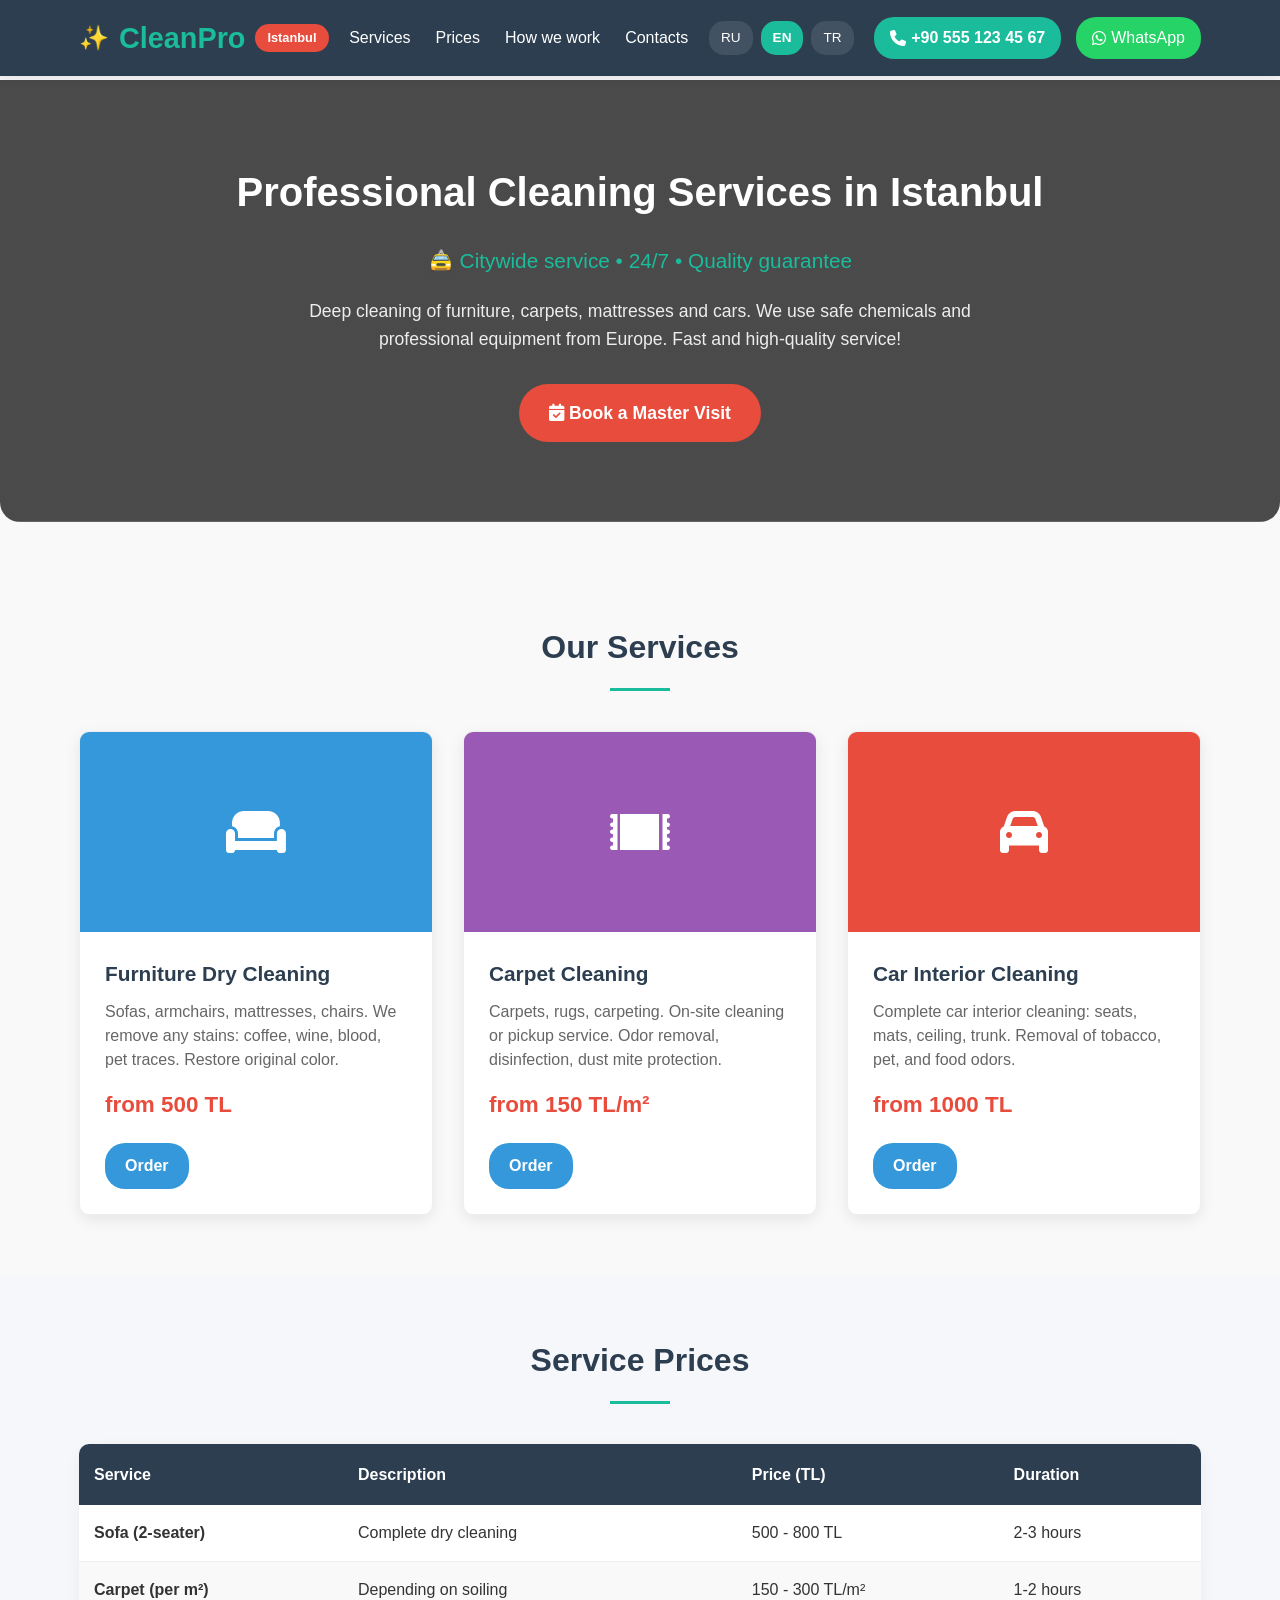
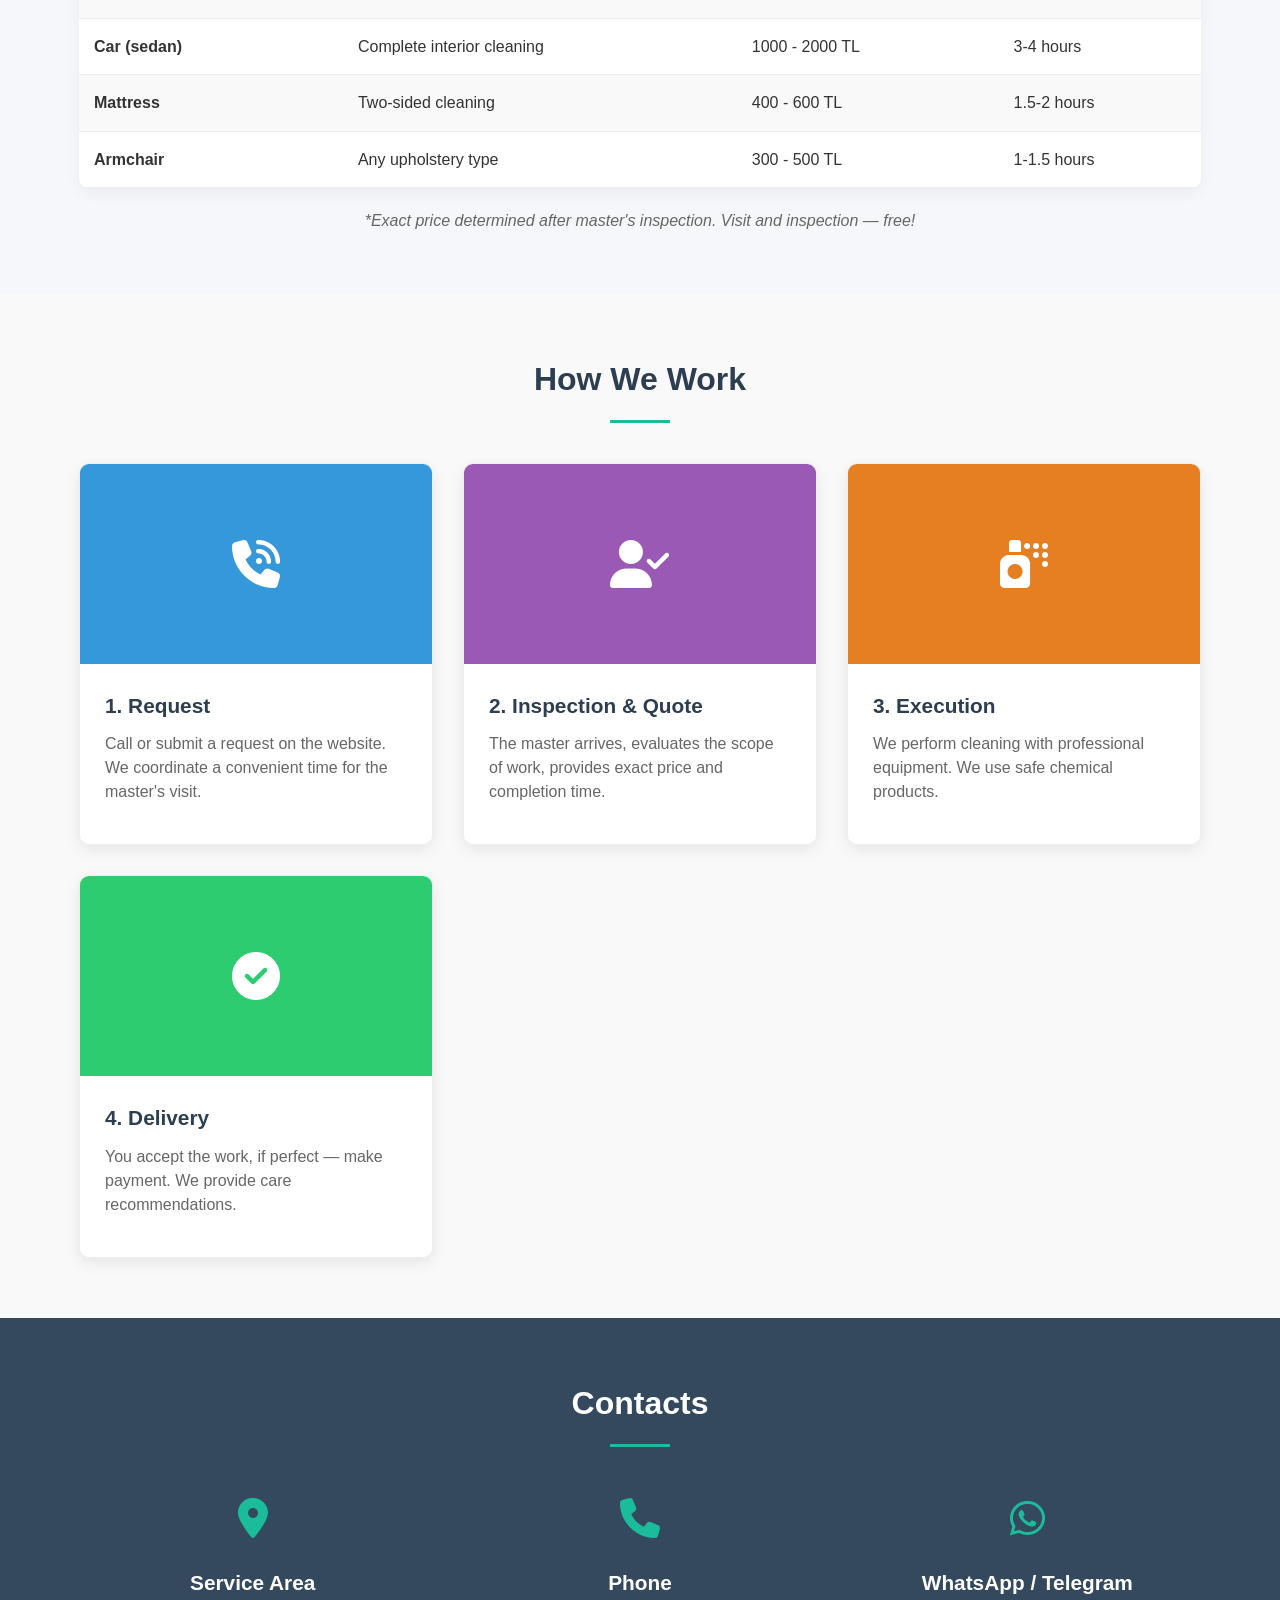
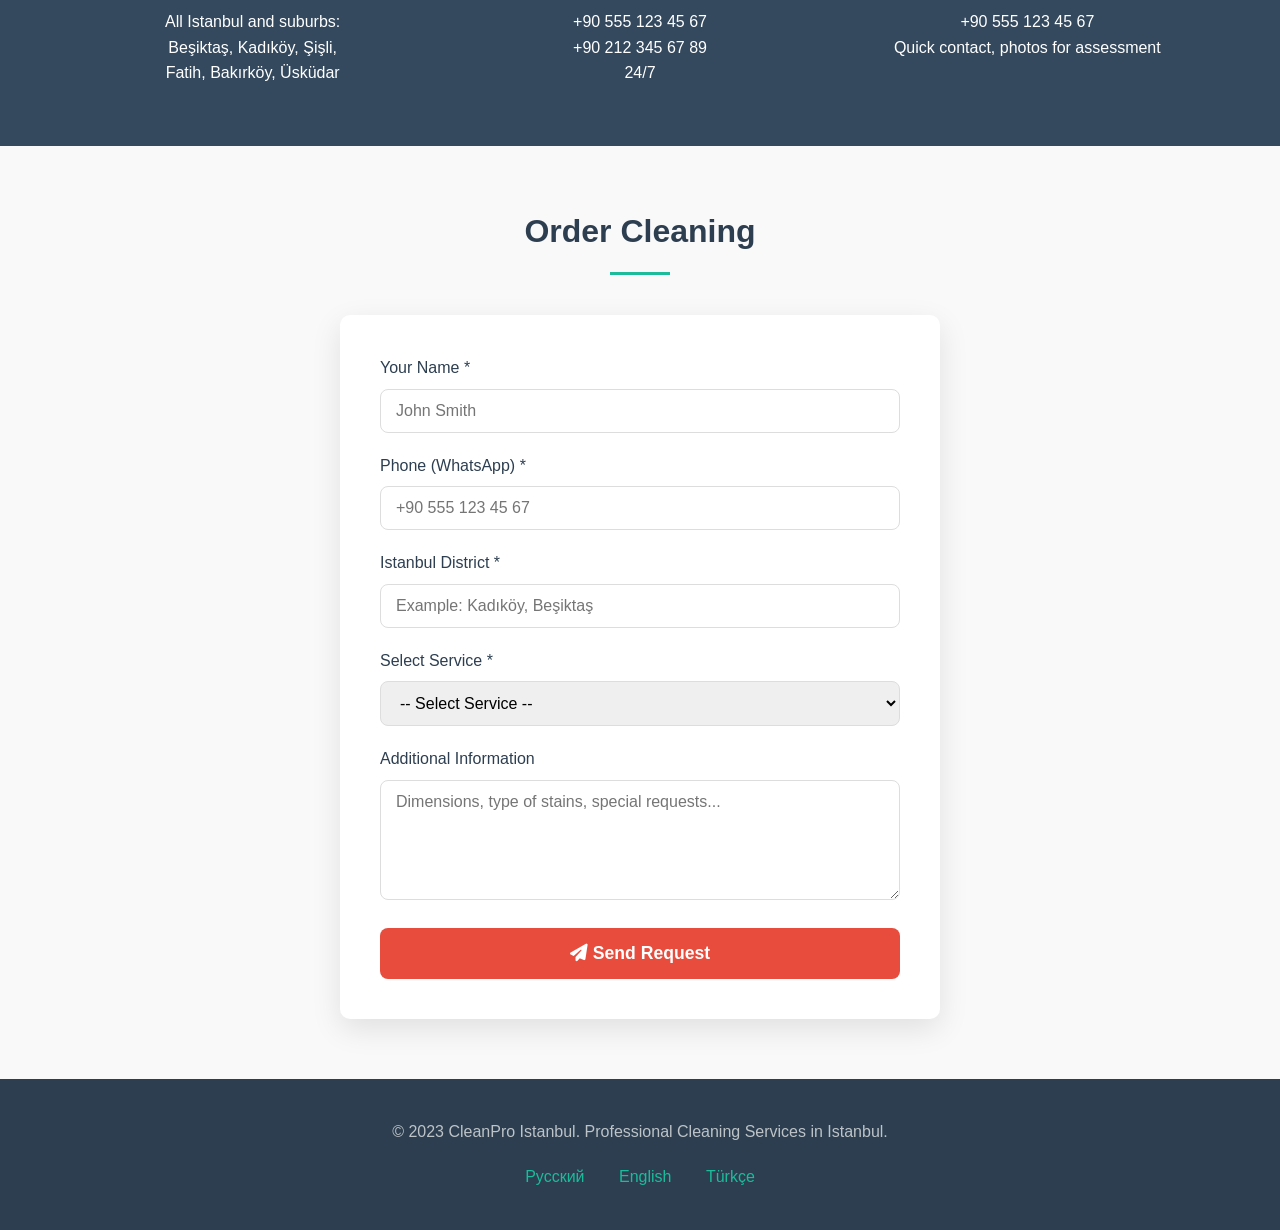
==== en/index.html @ 0ecb2992 "Add files via upload" ====
<!DOCTYPE html>
<html lang="en">
<head>
    <meta charset="UTF-8">
    <meta name="viewport" content="width=device-width, initial-scale=1.0">
    <title>CleanPro Istanbul | Professional Cleaning Services in Istanbul</title>
    <link rel="stylesheet" href="../assets/css/style.css">
    <link rel="stylesheet" href="https://cdnjs.cloudflare.com/ajax/libs/font-awesome/6.4.0/css/all.min.css">
</head>
<body>
    <!-- HEADER -->
    <header class="site-header">
        <div class="container">
            <div class="header-content">
                <!-- Logo and City -->
                <div class="logo">
                    <span class="logo-icon">✨</span>
                    CleanPro
                    <span class="city-tag">Istanbul</span>
                </div>
                
                <!-- Main Navigation -->
                <nav class="main-nav">
                    <a href="#services" class="nav-link">Services</a>
                    <a href="#prices" class="nav-link">Prices</a>
                    <a href="#process" class="nav-link">How we work</a>
                    <a href="#contacts" class="nav-link">Contacts</a>
                </nav>
                
                <!-- Language Switcher -->
                <div class="lang-switcher">
                    <a href="../ru/" class="lang-btn">RU</a>
                    <a href="../en/" class="lang-btn active">EN</a>
                    <a href="../tr/" class="lang-btn">TR</a>
                </div>
                
                <!-- Contacts -->
                <div class="header-contacts">
                    <a href="tel:+905551234567" class="phone-link">
                        <i class="fas fa-phone"></i> +90 555 123 45 67
                    </a>
                    <a href="https://wa.me/905551234567" class="whatsapp-link" target="_blank">
                        <i class="fab fa-whatsapp"></i> WhatsApp
                    </a>
                </div>
            </div>
        </div>
    </header>

    <!-- MAIN CONTENT -->
    <main class="main-content">
        <!-- HERO SECTION -->
        <section class="hero-section">
            <div class="container">
                <h1 class="hero-title">Professional Cleaning Services in Istanbul</h1>
                <p class="hero-subtitle">🚖 Citywide service • 24/7 • Quality guarantee</p>
                <p class="hero-description">
                    Deep cleaning of furniture, carpets, mattresses and cars. We use safe chemicals and professional equipment from Europe. Fast and high-quality service!
                </p>
                <a href="#order" class="primary-button">
                    <i class="fas fa-calendar-check"></i> Book a Master Visit
                </a>
            </div>
        </section>

        <!-- SERVICES -->
        <section id="services" class="section">
            <div class="container">
                <h2 class="section-title">Our Services</h2>
                <div class="services-grid">
                    <!-- Service 1 -->
                    <div class="service-card">
                        <div class="service-image" style="background: #3498db;">
                            <i class="fas fa-couch"></i>
                        </div>
                        <div class="service-content">
                            <h3 class="service-name">Furniture Dry Cleaning</h3>
                            <p class="service-description">
                                Sofas, armchairs, mattresses, chairs. We remove any stains: coffee, wine, blood, pet traces. Restore original color.
                            </p>
                            <div class="service-price">from 500 TL</div>
                            <a href="#order" class="order-button">Order</a>
                        </div>
                    </div>
                    
                    <!-- Service 2 -->
                    <div class="service-card">
                        <div class="service-image" style="background: #9b59b6;">
                            <i class="fas fa-rug"></i>
                        </div>
                        <div class="service-content">
                            <h3 class="service-name">Carpet Cleaning</h3>
                            <p class="service-description">
                                Carpets, rugs, carpeting. On-site cleaning or pickup service. Odor removal, disinfection, dust mite protection.
                            </p>
                            <div class="service-price">from 150 TL/m²</div>
                            <a href="#order" class="order-button">Order</a>
                        </div>
                    </div>
                    
                    <!-- Service 3 -->
                    <div class="service-card">
                        <div class="service-image" style="background: #e74c3c;">
                            <i class="fas fa-car"></i>
                        </div>
                        <div class="service-content">
                            <h3 class="service-name">Car Interior Cleaning</h3>
                            <p class="service-description">
                                Complete car interior cleaning: seats, mats, ceiling, trunk. Removal of tobacco, pet, and food odors.
                            </p>
                            <div class="service-price">from 1000 TL</div>
                            <a href="#order" class="order-button">Order</a>
                        </div>
                    </div>
                </div>
            </div>
        </section>

        <!-- PRICES -->
        <section id="prices" class="section prices-section">
            <div class="container">
                <h2 class="section-title">Service Prices</h2>
                <table class="prices-table">
                    <thead>
                        <tr>
                            <th>Service</th>
                            <th>Description</th>
                            <th>Price (TL)</th>
                            <th>Duration</th>
                        </tr>
                    </thead>
                    <tbody>
                        <tr>
                            <td><strong>Sofa (2-seater)</strong></td>
                            <td>Complete dry cleaning</td>
                            <td>500 - 800 TL</td>
                            <td>2-3 hours</td>
                        </tr>
                        <tr>
                            <td><strong>Carpet (per m²)</strong></td>
                            <td>Depending on soiling</td>
                            <td>150 - 300 TL/m²</td>
                            <td>1-2 hours</td>
                        </tr>
                        <tr>
                            <td><strong>Car (sedan)</strong></td>
                            <td>Complete interior cleaning</td>
                            <td>1000 - 2000 TL</td>
                            <td>3-4 hours</td>
                        </tr>
                        <tr>
                            <td><strong>Mattress</strong></td>
                            <td>Two-sided cleaning</td>
                            <td>400 - 600 TL</td>
                            <td>1.5-2 hours</td>
                        </tr>
                        <tr>
                            <td><strong>Armchair</strong></td>
                            <td>Any upholstery type</td>
                            <td>300 - 500 TL</td>
                            <td>1-1.5 hours</td>
                        </tr>
                    </tbody>
                </table>
                <p style="text-align: center; margin-top: 20px; color: #666; font-style: italic;">
                    *Exact price determined after master's inspection. Visit and inspection — free!
                </p>
            </div>
        </section>

        <!-- HOW WE WORK -->
        <section id="process" class="section">
            <div class="container">
                <h2 class="section-title">How We Work</h2>
                <div class="services-grid">
                    <!-- Step 1 -->
                    <div class="service-card">
                        <div class="service-image" style="background: #3498db;">
                            <i class="fas fa-phone-volume"></i>
                        </div>
                        <div class="service-content">
                            <h3 class="service-name">1. Request</h3>
                            <p class="service-description">
                                Call or submit a request on the website. We coordinate a convenient time for the master's visit.
                            </p>
                        </div>
                    </div>
                    
                    <!-- Step 2 -->
                    <div class="service-card">
                        <div class="service-image" style="background: #9b59b6;">
                            <i class="fas fa-user-check"></i>
                        </div>
                        <div class="service-content">
                            <h3 class="service-name">2. Inspection & Quote</h3>
                            <p class="service-description">
                                The master arrives, evaluates the scope of work, provides exact price and completion time.
                            </p>
                        </div>
                    </div>
                    
                    <!-- Step 3 -->
                    <div class="service-card">
                        <div class="service-image" style="background: #e67e22;">
                            <i class="fas fa-spray-can"></i>
                        </div>
                        <div class="service-content">
                            <h3 class="service-name">3. Execution</h3>
                            <p class="service-description">
                                We perform cleaning with professional equipment. We use safe chemical products.
                            </p>
                        </div>
                    </div>
                    
                    <!-- Step 4 -->
                    <div class="service-card">
                        <div class="service-image" style="background: #2ecc71;">
                            <i class="fas fa-check-circle"></i>
                        </div>
                        <div class="service-content">
                            <h3 class="service-name">4. Delivery</h3>
                            <p class="service-description">
                                You accept the work, if perfect — make payment. We provide care recommendations.
                            </p>
                        </div>
                    </div>
                </div>
            </div>
        </section>

        <!-- CONTACTS -->
        <section id="contacts" class="section contacts-section">
            <div class="container">
                <h2 class="section-title" style="color: white;">Contacts</h2>
                <div class="contacts-grid">
                    <!-- Contact 1 -->
                    <div class="contact-item">
                        <div class="contact-icon">
                            <i class="fas fa-map-marker-alt"></i>
                        </div>
                        <h3>Service Area</h3>
                        <p>All Istanbul and suburbs:<br>
                        Beşiktaş, Kadıköy, Şişli,<br>
                        Fatih, Bakırköy, Üsküdar</p>
                    </div>
                    
                    <!-- Contact 2 -->
                    <div class="contact-item">
                        <div class="contact-icon">
                            <i class="fas fa-phone"></i>
                        </div>
                        <h3>Phone</h3>
                        <p>+90 555 123 45 67</p>
                        <p>+90 212 345 67 89</p>
                        <p>24/7</p>
                    </div>
                    
                    <!-- Contact 3 -->
                    <div class="contact-item">
                        <div class="contact-icon">
                            <i class="fab fa-whatsapp"></i>
                        </div>
                        <h3>WhatsApp / Telegram</h3>
                        <p>+90 555 123 45 67</p>
                        <p>Quick contact, photos for assessment</p>
                    </div>
                </div>
            </div>
        </section>

        <!-- ORDER FORM -->
        <section id="order" class="section">
            <div class="container">
                <h2 class="section-title">Order Cleaning</h2>
                <form class="order-form">
                    <div class="form-group">
                        <label for="name">Your Name *</label>
                        <input type="text" id="name" class="form-input" placeholder="John Smith" required>
                    </div>
                    
                    <div class="form-group">
                        <label for="phone">Phone (WhatsApp) *</label>
                        <input type="tel" id="phone" class="form-input" placeholder="+90 555 123 45 67" required>
                    </div>
                    
                    <div class="form-group">
                        <label for="district">Istanbul District *</label>
                        <input type="text" id="district" class="form-input" placeholder="Example: Kadıköy, Beşiktaş" required>
                    </div>
                    
                    <div class="form-group">
                        <label for="service">Select Service *</label>
                        <select id="service" class="form-input" required>
                            <option value="">-- Select Service --</option>
                            <option>Sofa/Armchair Dry Cleaning</option>
                            <option>Carpet Cleaning</option>
                            <option>Car Interior Cleaning</option>
                            <option>Mattress Cleaning</option>
                            <option>Complex Cleaning</option>
                        </select>
                    </div>
                    
                    <div class="form-group">
                        <label for="message">Additional Information</label>
                        <textarea id="message" class="form-input" placeholder="Dimensions, type of stains, special requests..."></textarea>
                    </div>
                    
                    <button type="submit" class="submit-button">
                        <i class="fas fa-paper-plane"></i> Send Request
                    </button>
                </form>
            </div>
        </section>
    </main>

    <!-- FOOTER -->
    <footer class="site-footer">
        <div class="container">
            <p>© 2023 CleanPro Istanbul. Professional Cleaning Services in Istanbul.</p>
            <div class="footer-links">
                <a href="../ru/" class="footer-link">Русский</a>
                <a href="../en/" class="footer-link">English</a>
                <a href="../tr/" class="footer-link">Türkçe</a>
            </div>
        </div>
    </footer>

    <!-- JavaScript -->
    <script src="../assets/js/script.js"></script>
    <script>
        // Simple form handling
        document.querySelector('.order-form').addEventListener('submit', function(e) {
            e.preventDefault();
            alert('Thank you! Your request has been sent. We will contact you within 30 minutes.');
            this.reset();
        });
        
        // Smooth scrolling to anchors
        document.querySelectorAll('a[href^="#"]').forEach(anchor => {
            anchor.addEventListener('click', function(e) {
                if(this.getAttribute('href') !== '#') {
                    e.preventDefault();
                    const target = document.querySelector(this.getAttribute('href'));
                    if(target) {
                        target.scrollIntoView({
                            behavior: 'smooth',
                            block: 'start'
                        });
                    }
                }
            });
        });
    </script>
</body>
</html>
---- assets/css/style.css ----
/* ОБЩИЕ СТИЛИ ДЛЯ ВСЕХ ВЕРСИЙ САЙТА */

/* 1. Сброс стандартных отступов */
* {
    margin: 0;
    padding: 0;
    box-sizing: border-box;
    font-family: 'Segoe UI', Tahoma, Geneva, Verdana, sans-serif;
}

/* 2. Тело сайта */
body {
    line-height: 1.6;
    color: #333;
    background-color: #f9f9f9;
}

/* 3. Контейнер для центрирования контента */
.container {
    width: 90%;
    max-width: 1200px;
    margin: 0 auto;
    padding: 0 15px;
}

/* 4. ШАПКА САЙТА (header) */
.site-header {
    background-color: #2c3e50;
    color: white;
    padding: 15px 0;
    position: fixed;
    top: 0;
    width: 100%;
    z-index: 1000;
    box-shadow: 0 2px 10px rgba(0,0,0,0.1);
}

.header-content {
    display: flex;
    justify-content: space-between;
    align-items: center;
}

/* Логотип */
.logo {
    font-size: 1.8rem;
    font-weight: bold;
    color: #1abc9c;
    display: flex;
    align-items: center;
}

.logo-icon {
    margin-right: 10px;
    font-size: 1.5rem;
}

.city-tag {
    background: #e74c3c;
    color: white;
    padding: 4px 12px;
    border-radius: 20px;
    font-size: 0.8rem;
    margin-left: 10px;
}

/* Главное меню */
.main-nav {
    display: flex;
    gap: 25px;
}

.nav-link {
    color: white;
    text-decoration: none;
    font-weight: 500;
    padding: 8px 0;
    position: relative;
    transition: 0.3s;
}

.nav-link:hover {
    color: #1abc9c;
}

.nav-link.active {
    color: #1abc9c;
}

.nav-link.active::after {
    content: '';
    position: absolute;
    bottom: 0;
    left: 0;
    width: 100%;
    height: 2px;
    background: #1abc9c;
}

/* Переключатель языков */
.lang-switcher {
    display: flex;
    gap: 8px;
}

.lang-btn {
    background: rgba(255, 255, 255, 0.1);
    color: white;
    border: none;
    padding: 6px 12px;
    border-radius: 15px;
    cursor: pointer;
    text-decoration: none;
    font-size: 0.85rem;
    transition: 0.3s;
}

.lang-btn:hover {
    background: rgba(255, 255, 255, 0.2);
}

.lang-btn.active {
    background: #1abc9c;
    font-weight: bold;
}

/* Контакты в шапке */
.header-contacts {
    display: flex;
    align-items: center;
    gap: 15px;
}

.phone-link {
    background: #1abc9c;
    color: white;
    padding: 8px 16px;
    border-radius: 20px;
    text-decoration: none;
    display: flex;
    align-items: center;
    gap: 5px;
    font-weight: bold;
    white-space: nowrap;
}

.whatsapp-link {
    background: #25D366;
    color: white;
    padding: 8px 16px;
    border-radius: 20px;
    text-decoration: none;
    display: flex;
    align-items: center;
    gap: 5px;
    white-space: nowrap;
}

/* 5. ОСНОВНОЙ КОНТЕНТ */
.main-content {
    margin-top: 80px; /* Чтобы контент не скрывался под фиксированной шапкой */
}

/* Герой-секция (первый блок) */
.hero-section {
    background: linear-gradient(rgba(0,0,0,0.7), rgba(0,0,0,0.7)), url('../img/hero-bg.jpg');
    background-size: cover;
    background-position: center;
    color: white;
    text-align: center;
    padding: 80px 0;
    border-radius: 0 0 20px 20px;
    margin-bottom: 40px;
}

.hero-title {
    font-size: 2.5rem;
    margin-bottom: 20px;
}

.hero-subtitle {
    font-size: 1.3rem;
    color: #1abc9c;
    margin-bottom: 20px;
}

.hero-description {
    font-size: 1.1rem;
    max-width: 700px;
    margin: 0 auto 30px;
    opacity: 0.9;
}

.primary-button {
    display: inline-block;
    background: #e74c3c;
    color: white;
    padding: 15px 30px;
    border-radius: 30px;
    text-decoration: none;
    font-weight: bold;
    font-size: 1.1rem;
    transition: 0.3s;
}

.primary-button:hover {
    background: #c0392b;
    transform: translateY(-3px);
}

/* 6. СЕКЦИИ */
.section {
    padding: 60px 0;
}

.section-title {
    text-align: center;
    font-size: 2rem;
    color: #2c3e50;
    margin-bottom: 40px;
    position: relative;
}

.section-title::after {
    content: '';
    display: block;
    width: 60px;
    height: 3px;
    background: #1abc9c;
    margin: 15px auto;
}

/* 7. КАРТОЧКИ УСЛУГ */
.services-grid {
    display: grid;
    grid-template-columns: repeat(auto-fit, minmax(280px, 1fr));
    gap: 30px;
    margin-top: 30px;
}

.service-card {
    background: white;
    border-radius: 10px;
    overflow: hidden;
    box-shadow: 0 5px 15px rgba(0,0,0,0.08);
    transition: transform 0.3s;
    border: 1px solid #eee;
}

.service-card:hover {
    transform: translateY(-10px);
    box-shadow: 0 15px 30px rgba(0,0,0,0.15);
}

.service-image {
    height: 200px;
    width: 100%;
    background: #3498db;
    display: flex;
    align-items: center;
    justify-content: center;
    color: white;
    font-size: 3rem;
}

.service-content {
    padding: 25px;
}

.service-name {
    font-size: 1.3rem;
    color: #2c3e50;
    margin-bottom: 10px;
}

.service-description {
    color: #666;
    margin-bottom: 15px;
    line-height: 1.5;
}

.service-price {
    color: #e74c3c;
    font-size: 1.4rem;
    font-weight: bold;
    margin-bottom: 20px;
}

.order-button {
    display: inline-block;
    background: #3498db;
    color: white;
    padding: 10px 20px;
    border-radius: 20px;
    text-decoration: none;
    font-weight: bold;
    transition: 0.3s;
}

.order-button:hover {
    background: #2980b9;
}

/* 8. ТАБЛИЦА ЦЕН */
.prices-section {
    background: #f5f7fa;
}

.prices-table {
    width: 100%;
    border-collapse: collapse;
    margin-top: 20px;
    background: white;
    box-shadow: 0 5px 15px rgba(0,0,0,0.05);
    border-radius: 10px;
    overflow: hidden;
}

.prices-table th {
    background: #2c3e50;
    color: white;
    padding: 18px 15px;
    text-align: left;
}

.prices-table td {
    padding: 15px;
    border-bottom: 1px solid #eee;
}

.prices-table tr:nth-child(even) {
    background: #f9f9f9;
}

.prices-table tr:hover {
    background: #eef7ff;
}

/* 9. КОНТАКТЫ */
.contacts-section {
    background: #34495e;
    color: white;
}

.contacts-grid {
    display: grid;
    grid-template-columns: repeat(auto-fit, minmax(250px, 1fr));
    gap: 40px;
}

.contact-item {
    text-align: center;
}

.contact-icon {
    font-size: 2.5rem;
    color: #1abc9c;
    margin-bottom: 15px;
}

.contact-item h3 {
    margin-bottom: 10px;
    font-size: 1.3rem;
}

/* 10. ФОРМА ЗАКАЗА */
.order-form {
    max-width: 600px;
    margin: 0 auto;
    background: white;
    padding: 40px;
    border-radius: 10px;
    box-shadow: 0 10px 30px rgba(0,0,0,0.1);
}

.form-group {
    margin-bottom: 20px;
}

.form-group label {
    display: block;
    margin-bottom: 8px;
    font-weight: 500;
    color: #2c3e50;
}

.form-input {
    width: 100%;
    padding: 12px 15px;
    border: 1px solid #ddd;
    border-radius: 8px;
    font-size: 1rem;
    transition: 0.3s;
}

.form-input:focus {
    outline: none;
    border-color: #1abc9c;
    box-shadow: 0 0 0 3px rgba(26, 188, 156, 0.2);
}

textarea.form-input {
    min-height: 120px;
    resize: vertical;
}

.submit-button {
    background: #e74c3c;
    color: white;
    border: none;
    padding: 15px 30px;
    border-radius: 8px;
    font-size: 1.1rem;
    font-weight: bold;
    cursor: pointer;
    width: 100%;
    transition: 0.3s;
}

.submit-button:hover {
    background: #c0392b;
}

/* 11. ПОДВАЛ (footer) */
.site-footer {
    background: #2c3e50;
    color: #bdc3c7;
    padding: 40px 0;
    text-align: center;
}

.footer-links {
    margin-top: 20px;
}

.footer-link {
    color: #1abc9c;
    margin: 0 15px;
    text-decoration: none;
}

.footer-link:hover {
    text-decoration: underline;
}

/* 12. АДАПТИВНОСТЬ ДЛЯ ТЕЛЕФОНОВ */
@media (max-width: 992px) {
    .header-content {
        flex-direction: column;
        gap: 15px;
    }
    
    .main-nav {
        flex-wrap: wrap;
        justify-content: center;
    }
    
    .hero-title {
        font-size: 2rem;
    }
}

@media (max-width: 768px) {
    .main-nav {
        gap: 15px;
    }
    
    .header-contacts {
        flex-direction: column;
        width: 100%;
    }
    
    .phone-link, .whatsapp-link {
        width: 100%;
        justify-content: center;
    }
    
    .section {
        padding: 40px 0;
    }
    
    .service-card {
        margin-bottom: 20px;
    }
    
    .order-form {
        padding: 25px;
    }
}

@media (max-width: 480px) {
    .hero-title {
        font-size: 1.7rem;
    }
    
    .section-title {
        font-size: 1.6rem;
    }
    
    .services-grid {
        grid-template-columns: 1fr;
    }
}
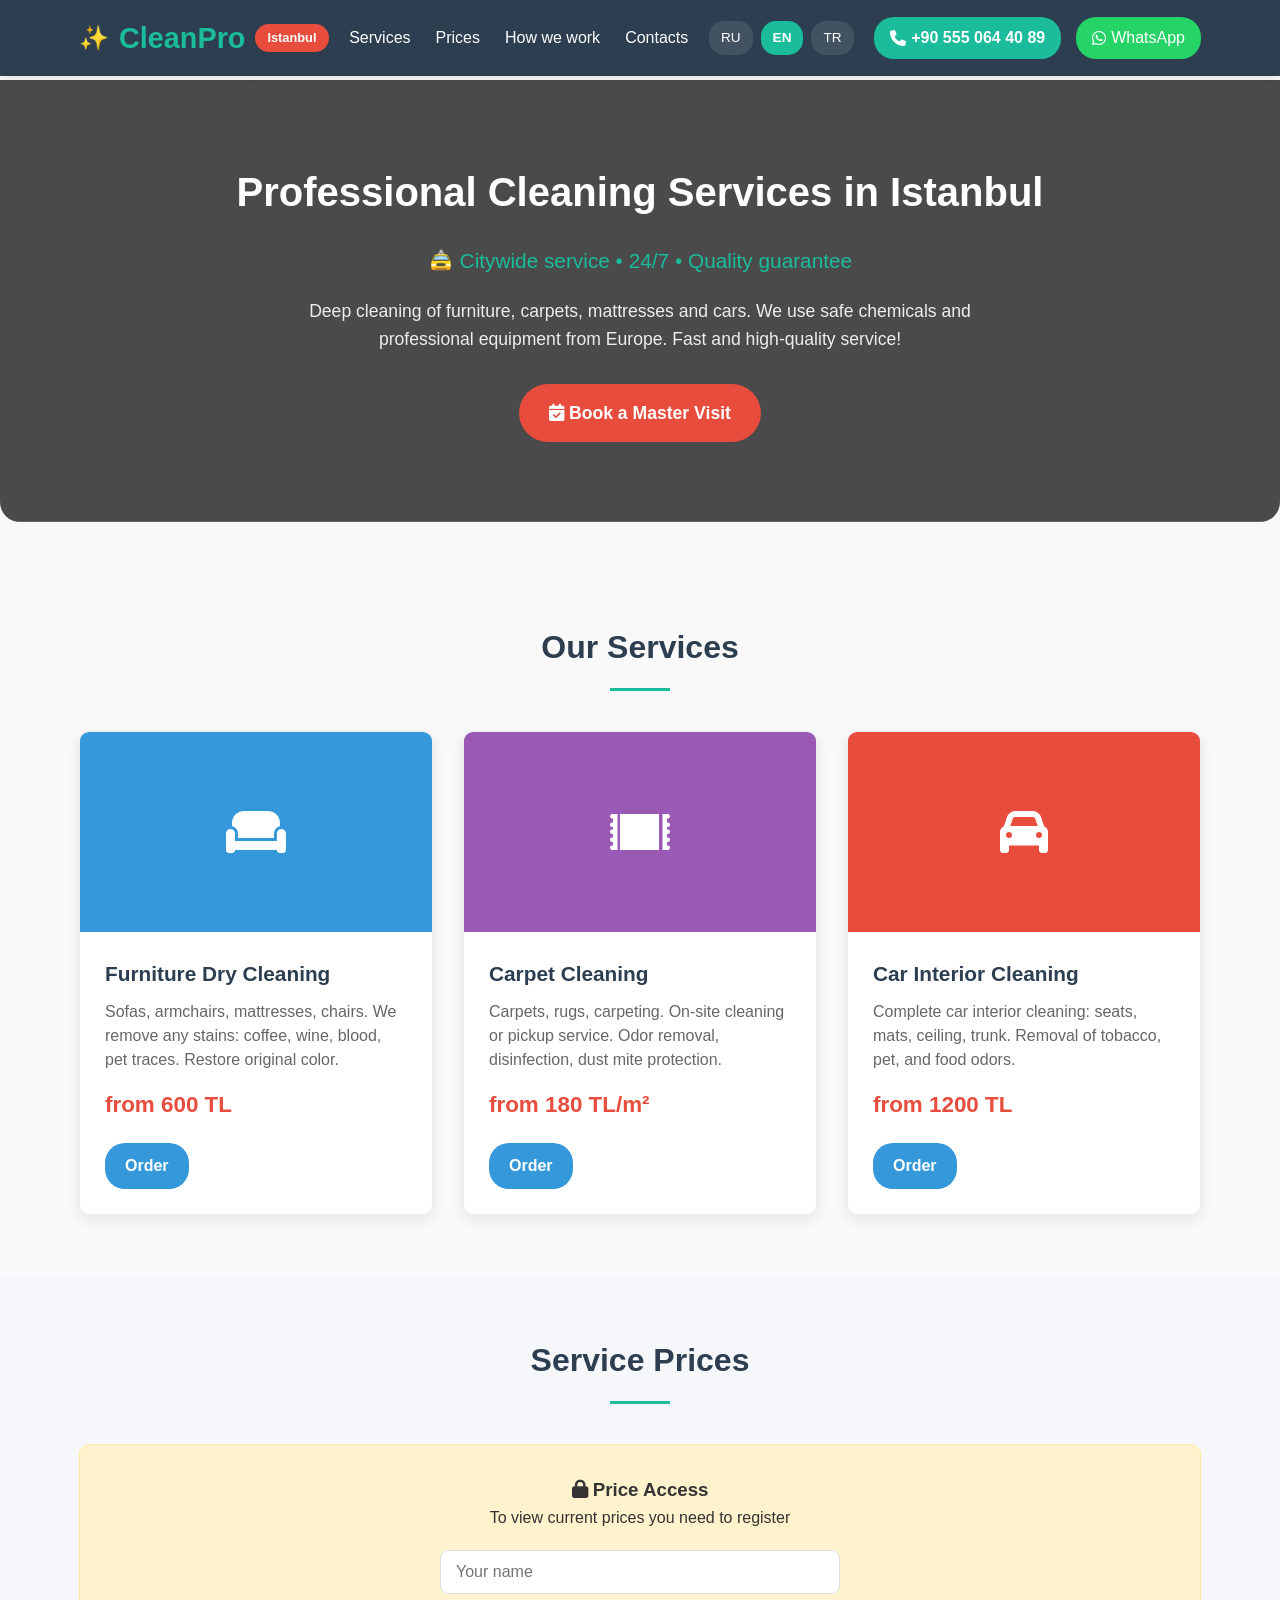
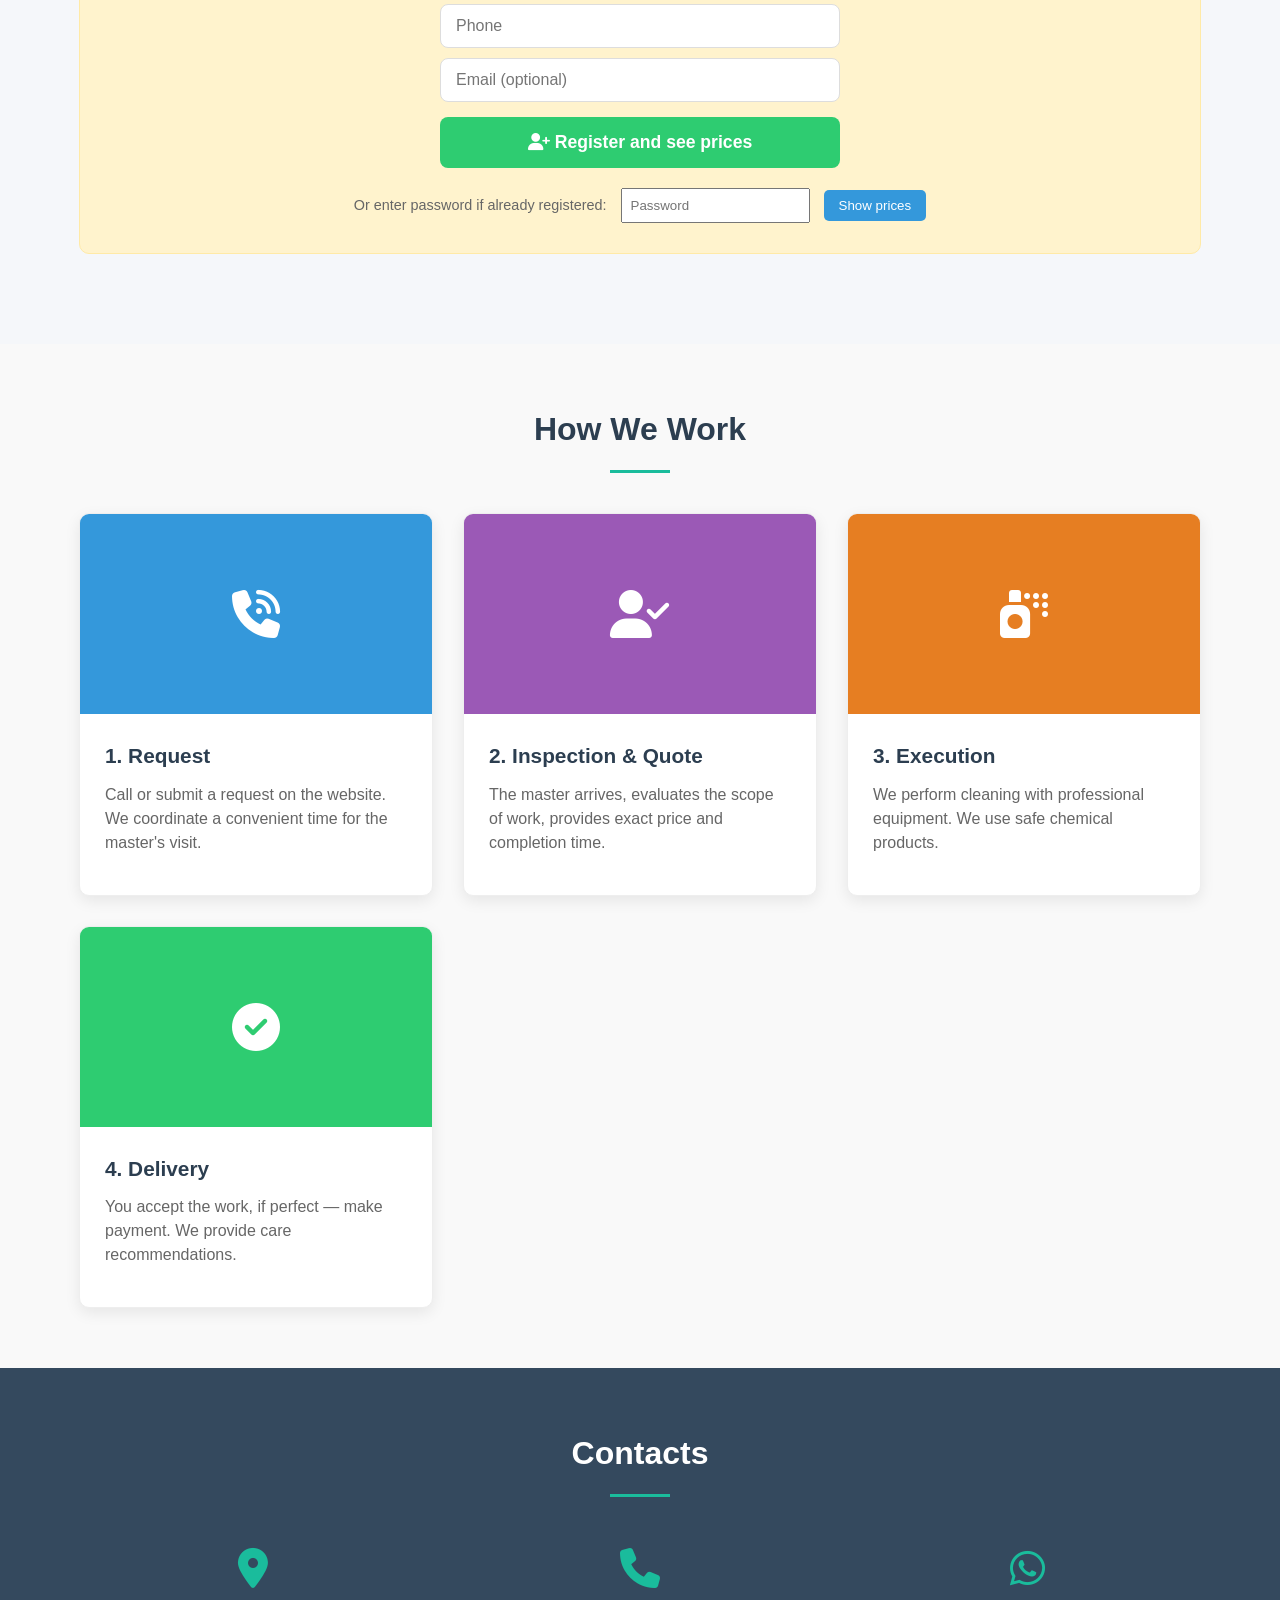
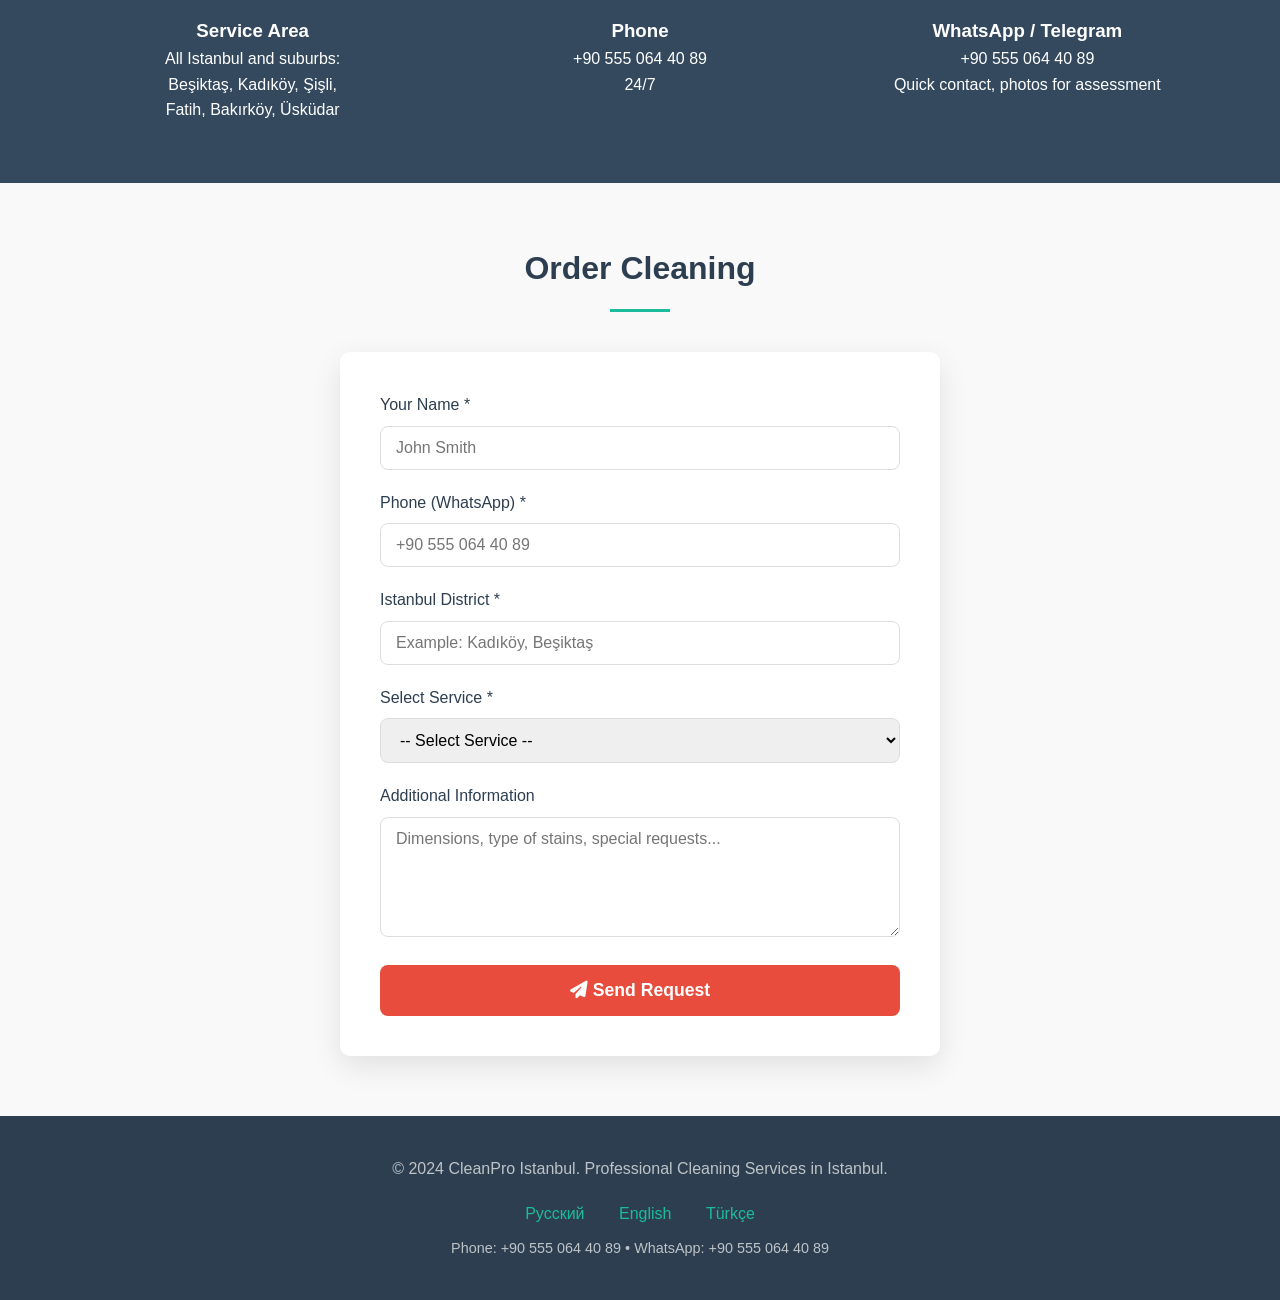
==== commit 6d648002: "Update index.html" ====
--- a/en/index.html
+++ b/en/index.html
@@ -12,14 +12,12 @@
     <header class="site-header">
         <div class="container">
             <div class="header-content">
-                <!-- Logo and City -->
                 <div class="logo">
                     <span class="logo-icon">✨</span>
                     CleanPro
                     <span class="city-tag">Istanbul</span>
                 </div>
                 
-                <!-- Main Navigation -->
                 <nav class="main-nav">
                     <a href="#services" class="nav-link">Services</a>
                     <a href="#prices" class="nav-link">Prices</a>
@@ -27,19 +25,17 @@
                     <a href="#contacts" class="nav-link">Contacts</a>
                 </nav>
                 
-                <!-- Language Switcher -->
                 <div class="lang-switcher">
                     <a href="../ru/" class="lang-btn">RU</a>
                     <a href="../en/" class="lang-btn active">EN</a>
                     <a href="../tr/" class="lang-btn">TR</a>
                 </div>
                 
-                <!-- Contacts -->
                 <div class="header-contacts">
-                    <a href="tel:+905551234567" class="phone-link">
-                        <i class="fas fa-phone"></i> +90 555 123 45 67
+                    <a href="tel:+905550644089" class="phone-link">
+                        <i class="fas fa-phone"></i> +90 555 064 40 89
                     </a>
-                    <a href="https://wa.me/905551234567" class="whatsapp-link" target="_blank">
+                    <a href="https://wa.me/905550644089" class="whatsapp-link" target="_blank">
                         <i class="fab fa-whatsapp"></i> WhatsApp
                     </a>
                 </div>
@@ -49,7 +45,7 @@
 
     <!-- MAIN CONTENT -->
     <main class="main-content">
-        <!-- HERO SECTION -->
+        <!-- HERO -->
         <section class="hero-section">
             <div class="container">
                 <h1 class="hero-title">Professional Cleaning Services in Istanbul</h1>
@@ -68,7 +64,6 @@
             <div class="container">
                 <h2 class="section-title">Our Services</h2>
                 <div class="services-grid">
-                    <!-- Service 1 -->
                     <div class="service-card">
                         <div class="service-image" style="background: #3498db;">
                             <i class="fas fa-couch"></i>
@@ -78,12 +73,11 @@
                             <p class="service-description">
                                 Sofas, armchairs, mattresses, chairs. We remove any stains: coffee, wine, blood, pet traces. Restore original color.
                             </p>
-                            <div class="service-price">from 500 TL</div>
+                            <div class="service-price">from 600 TL</div>
                             <a href="#order" class="order-button">Order</a>
                         </div>
                     </div>
                     
-                    <!-- Service 2 -->
                     <div class="service-card">
                         <div class="service-image" style="background: #9b59b6;">
                             <i class="fas fa-rug"></i>
@@ -93,12 +87,11 @@
                             <p class="service-description">
                                 Carpets, rugs, carpeting. On-site cleaning or pickup service. Odor removal, disinfection, dust mite protection.
                             </p>
-                            <div class="service-price">from 150 TL/m²</div>
+                            <div class="service-price">from 180 TL/m²</div>
                             <a href="#order" class="order-button">Order</a>
                         </div>
                     </div>
                     
-                    <!-- Service 3 -->
                     <div class="service-card">
                         <div class="service-image" style="background: #e74c3c;">
                             <i class="fas fa-car"></i>
@@ -108,7 +101,7 @@
                             <p class="service-description">
                                 Complete car interior cleaning: seats, mats, ceiling, trunk. Removal of tobacco, pet, and food odors.
                             </p>
-                            <div class="service-price">from 1000 TL</div>
+                            <div class="service-price">from 1200 TL</div>
                             <a href="#order" class="order-button">Order</a>
                         </div>
                     </div>
@@ -120,51 +113,116 @@
         <section id="prices" class="section prices-section">
             <div class="container">
                 <h2 class="section-title">Service Prices</h2>
-                <table class="prices-table">
-                    <thead>
-                        <tr>
-                            <th>Service</th>
-                            <th>Description</th>
-                            <th>Price (TL)</th>
-                            <th>Duration</th>
-                        </tr>
-                    </thead>
-                    <tbody>
-                        <tr>
-                            <td><strong>Sofa (2-seater)</strong></td>
-                            <td>Complete dry cleaning</td>
-                            <td>500 - 800 TL</td>
-                            <td>2-3 hours</td>
-                        </tr>
-                        <tr>
-                            <td><strong>Carpet (per m²)</strong></td>
-                            <td>Depending on soiling</td>
-                            <td>150 - 300 TL/m²</td>
-                            <td>1-2 hours</td>
-                        </tr>
-                        <tr>
-                            <td><strong>Car (sedan)</strong></td>
-                            <td>Complete interior cleaning</td>
-                            <td>1000 - 2000 TL</td>
-                            <td>3-4 hours</td>
-                        </tr>
-                        <tr>
-                            <td><strong>Mattress</strong></td>
-                            <td>Two-sided cleaning</td>
-                            <td>400 - 600 TL</td>
-                            <td>1.5-2 hours</td>
-                        </tr>
-                        <tr>
-                            <td><strong>Armchair</strong></td>
-                            <td>Any upholstery type</td>
-                            <td>300 - 500 TL</td>
-                            <td>1-1.5 hours</td>
-                        </tr>
-                    </tbody>
-                </table>
-                <p style="text-align: center; margin-top: 20px; color: #666; font-style: italic;">
-                    *Exact price determined after master's inspection. Visit and inspection — free!
-                </p>
+                
+                <!-- Registration for price access -->
+                <div id="priceRegistration" class="price-protection">
+                    <h3><i class="fas fa-lock"></i> Price Access</h3>
+                    <p>To view current prices you need to register</p>
+                    
+                    <div style="max-width: 400px; margin: 20px auto;">
+                        <input type="text" id="regName" class="form-input" placeholder="Your name" style="margin-bottom: 10px;">
+                        <input type="tel" id="regPhone" class="form-input" placeholder="Phone" style="margin-bottom: 10px;">
+                        <input type="email" id="regEmail" class="form-input" placeholder="Email (optional)" style="margin-bottom: 15px;">
+                        
+                        <button onclick="registerForPrices()" class="submit-button" style="background: #2ecc71;">
+                            <i class="fas fa-user-plus"></i> Register and see prices
+                        </button>
+                    </div>
+                    
+                    <p style="margin-top: 15px; font-size: 0.9rem; color: #666;">
+                        Or enter password if already registered:
+                        <input type="password" id="pricePassword" placeholder="Password" style="padding: 8px; margin: 0 10px;">
+                        <button onclick="showPrices()" style="padding: 8px 15px; background: #3498db; color: white; border: none; border-radius: 5px;">
+                            Show prices
+                        </button>
+                    </p>
+                </div>
+                
+                <!-- Hidden price content -->
+                <div id="actualPrices" style="display: none;">
+                    <table class="prices-table">
+                        <thead>
+                            <tr>
+                                <th>Service</th>
+                                <th>Description</th>
+                                <th>Price (TL)</th>
+                                <th>Duration</th>
+                            </tr>
+                        </thead>
+                        <tbody>
+                            <tr>
+                                <td><strong>Sofa (2-seater)</strong></td>
+                                <td>Complete dry cleaning</td>
+                                <td>600 - 900 TL</td>
+                                <td>2-3 hours</td>
+                            </tr>
+                            <tr>
+                                <td><strong>Carpet (per m²)</strong></td>
+                                <td>Depending on soiling</td>
+                                <td>180 - 350 TL/m²</td>
+                                <td>1-2 hours</td>
+                            </tr>
+                            <tr>
+                                <td><strong>Car (sedan)</strong></td>
+                                <td>Complete interior cleaning</td>
+                                <td>1200 - 2500 TL</td>
+                                <td>3-4 hours</td>
+                            </tr>
+                            <tr>
+                                <td><strong>Mattress</strong></td>
+                                <td>Two-sided cleaning</td>
+                                <td>450 - 700 TL</td>
+                                <td>1.5-2 hours</td>
+                            </tr>
+                            <tr>
+                                <td><strong>Armchair</strong></td>
+                                <td>Any upholstery type</td>
+                                <td>350 - 600 TL</td>
+                                <td>1-1.5 hours</td>
+                            </tr>
+                        </tbody>
+                    </table>
+                    
+                    <!-- Cost calculator -->
+                    <div class="calculator">
+                        <h3 style="text-align: center; margin-bottom: 25px;">
+                            <i class="fas fa-calculator"></i> Online Cost Calculator
+                        </h3>
+                        
+                        <div style="max-width: 500px; margin: 0 auto;">
+                            <div style="margin-bottom: 20px;">
+                                <label><strong>Select service:</strong></label>
+                                <select id="calcService" class="calc-input">
+                                    <option value="">-- Select service --</option>
+                                    <option value="sofa">Sofa (2-seater)</option>
+                                    <option value="armchair">Armchair</option>
+                                    <option value="mattress">Mattress</option>
+                                    <option value="carpet">Carpet</option>
+                                    <option value="car">Car (sedan)</option>
+                                    <option value="curtain">Curtains</option>
+                                    <option value="chair">Chair</option>
+                                </select>
+                            </div>
+                            
+                            <div id="sizeContainer" style="margin-bottom: 20px; display: none;">
+                                <label><strong>Carpet area (m²):</strong></label>
+                                <input type="number" id="calcSize" class="calc-input" min="1" max="100" step="0.5" placeholder="Example: 4.5">
+                            </div>
+                            
+                            <div id="calcResult" class="calc-result">
+                                Select service to calculate cost
+                            </div>
+                            
+                            <a href="#order" id="calcOrderBtn" class="primary-button" style="display: none; text-align: center;">
+                                <i class="fas fa-shopping-cart"></i> Order this service
+                            </a>
+                        </div>
+                    </div>
+                    
+                    <p style="text-align: center; margin-top: 30px; color: #666; font-style: italic;">
+                        *Exact price determined after master's inspection. Visit and inspection — free!
+                    </p>
+                </div>
             </div>
         </section>
 
@@ -173,7 +231,6 @@
             <div class="container">
                 <h2 class="section-title">How We Work</h2>
                 <div class="services-grid">
-                    <!-- Step 1 -->
                     <div class="service-card">
                         <div class="service-image" style="background: #3498db;">
                             <i class="fas fa-phone-volume"></i>
@@ -186,7 +243,6 @@
                         </div>
                     </div>
                     
-                    <!-- Step 2 -->
                     <div class="service-card">
                         <div class="service-image" style="background: #9b59b6;">
                             <i class="fas fa-user-check"></i>
@@ -199,7 +255,6 @@
                         </div>
                     </div>
                     
-                    <!-- Step 3 -->
                     <div class="service-card">
                         <div class="service-image" style="background: #e67e22;">
                             <i class="fas fa-spray-can"></i>
@@ -212,7 +267,6 @@
                         </div>
                     </div>
                     
-                    <!-- Step 4 -->
                     <div class="service-card">
                         <div class="service-image" style="background: #2ecc71;">
                             <i class="fas fa-check-circle"></i>
@@ -233,7 +287,6 @@
             <div class="container">
                 <h2 class="section-title" style="color: white;">Contacts</h2>
                 <div class="contacts-grid">
-                    <!-- Contact 1 -->
                     <div class="contact-item">
                         <div class="contact-icon">
                             <i class="fas fa-map-marker-alt"></i>
@@ -244,24 +297,21 @@
                         Fatih, Bakırköy, Üsküdar</p>
                     </div>
                     
-                    <!-- Contact 2 -->
                     <div class="contact-item">
                         <div class="contact-icon">
                             <i class="fas fa-phone"></i>
                         </div>
                         <h3>Phone</h3>
-                        <p>+90 555 123 45 67</p>
-                        <p>+90 212 345 67 89</p>
+                        <p>+90 555 064 40 89</p>
                         <p>24/7</p>
                     </div>
                     
-                    <!-- Contact 3 -->
                     <div class="contact-item">
                         <div class="contact-icon">
                             <i class="fab fa-whatsapp"></i>
                         </div>
                         <h3>WhatsApp / Telegram</h3>
-                        <p>+90 555 123 45 67</p>
+                        <p>+90 555 064 40 89</p>
                         <p>Quick contact, photos for assessment</p>
                     </div>
                 </div>
@@ -280,7 +330,7 @@
                     
                     <div class="form-group">
                         <label for="phone">Phone (WhatsApp) *</label>
-                        <input type="tel" id="phone" class="form-input" placeholder="+90 555 123 45 67" required>
+                        <input type="tel" id="phone" class="form-input" placeholder="+90 555 064 40 89" required>
                     </div>
                     
                     <div class="form-group">
@@ -316,40 +366,31 @@
     <!-- FOOTER -->
     <footer class="site-footer">
         <div class="container">
-            <p>© 2023 CleanPro Istanbul. Professional Cleaning Services in Istanbul.</p>
+            <p>© 2024 CleanPro Istanbul. Professional Cleaning Services in Istanbul.</p>
             <div class="footer-links">
                 <a href="../ru/" class="footer-link">Русский</a>
                 <a href="../en/" class="footer-link">English</a>
                 <a href="../tr/" class="footer-link">Türkçe</a>
             </div>
+            <p style="margin-top: 10px; font-size: 0.9rem;">
+                Phone: +90 555 064 40 89 • WhatsApp: +90 555 064 40 89
+            </p>
         </div>
     </footer>
 
-    <!-- JavaScript -->
     <script src="../assets/js/script.js"></script>
     <script>
-        // Simple form handling
-        document.querySelector('.order-form').addEventListener('submit', function(e) {
-            e.preventDefault();
-            alert('Thank you! Your request has been sent. We will contact you within 30 minutes.');
-            this.reset();
+        document.getElementById('calcService')?.addEventListener('change', function() {
+            const sizeContainer = document.getElementById('sizeContainer');
+            if (this.value === 'carpet') {
+                sizeContainer.style.display = 'block';
+            } else {
+                sizeContainer.style.display = 'none';
+            }
+            calculatePrice();
         });
         
-        // Smooth scrolling to anchors
-        document.querySelectorAll('a[href^="#"]').forEach(anchor => {
-            anchor.addEventListener('click', function(e) {
-                if(this.getAttribute('href') !== '#') {
-                    e.preventDefault();
-                    const target = document.querySelector(this.getAttribute('href'));
-                    if(target) {
-                        target.scrollIntoView({
-                            behavior: 'smooth',
-                            block: 'start'
-                        });
-                    }
-                }
-            });
-        });
+        document.getElementById('calcSize')?.addEventListener('input', calculatePrice);
     </script>
 </body>
-</html>+</html>
--- a/assets/css/style.css
+++ b/assets/css/style.css
@@ -1,6 +1,4 @@
 /* ОБЩИЕ СТИЛИ ДЛЯ ВСЕХ ВЕРСИЙ САЙТА */
-
-/* 1. Сброс стандартных отступов */
 * {
     margin: 0;
     padding: 0;
@@ -8,14 +6,12 @@
     font-family: 'Segoe UI', Tahoma, Geneva, Verdana, sans-serif;
 }
 
-/* 2. Тело сайта */
 body {
     line-height: 1.6;
     color: #333;
     background-color: #f9f9f9;
 }
 
-/* 3. Контейнер для центрирования контента */
 .container {
     width: 90%;
     max-width: 1200px;
@@ -23,7 +19,7 @@
     padding: 0 15px;
 }
 
-/* 4. ШАПКА САЙТА (header) */
+/* ШАПКА САЙТА */
 .site-header {
     background-color: #2c3e50;
     color: white;
@@ -41,7 +37,6 @@
     align-items: center;
 }
 
-/* Логотип */
 .logo {
     font-size: 1.8rem;
     font-weight: bold;
@@ -64,7 +59,6 @@
     margin-left: 10px;
 }
 
-/* Главное меню */
 .main-nav {
     display: flex;
     gap: 25px;
@@ -97,7 +91,6 @@
     background: #1abc9c;
 }
 
-/* Переключатель языков */
 .lang-switcher {
     display: flex;
     gap: 8px;
@@ -124,7 +117,6 @@
     font-weight: bold;
 }
 
-/* Контакты в шапке */
 .header-contacts {
     display: flex;
     align-items: center;
@@ -156,12 +148,10 @@
     white-space: nowrap;
 }
 
-/* 5. ОСНОВНОЙ КОНТЕНТ */
 .main-content {
-    margin-top: 80px; /* Чтобы контент не скрывался под фиксированной шапкой */
-}
-
-/* Герой-секция (первый блок) */
+    margin-top: 80px;
+}
+
 .hero-section {
     background: linear-gradient(rgba(0,0,0,0.7), rgba(0,0,0,0.7)), url('../img/hero-bg.jpg');
     background-size: cover;
@@ -208,7 +198,6 @@
     transform: translateY(-3px);
 }
 
-/* 6. СЕКЦИИ */
 .section {
     padding: 60px 0;
 }
@@ -230,7 +219,6 @@
     margin: 15px auto;
 }
 
-/* 7. КАРТОЧКИ УСЛУГ */
 .services-grid {
     display: grid;
     grid-template-columns: repeat(auto-fit, minmax(280px, 1fr));
@@ -301,7 +289,6 @@
     background: #2980b9;
 }
 
-/* 8. ТАБЛИЦА ЦЕН */
 .prices-section {
     background: #f5f7fa;
 }
@@ -336,7 +323,41 @@
     background: #eef7ff;
 }
 
-/* 9. КОНТАКТЫ */
+.calculator {
+    background: white;
+    border-radius: 10px;
+    padding: 30px;
+    margin-top: 40px;
+    box-shadow: 0 5px 15px rgba(0,0,0,0.08);
+}
+
+.calc-input {
+    width: 100%;
+    padding: 12px;
+    margin: 10px 0 20px;
+    border: 1px solid #ddd;
+    border-radius: 5px;
+    font-size: 1rem;
+}
+
+.calc-result {
+    background: #f8f9fa;
+    padding: 20px;
+    border-radius: 8px;
+    text-align: center;
+    font-size: 1.2rem;
+    margin: 20px 0;
+}
+
+.price-protection {
+    background: #fff3cd;
+    border: 1px solid #ffeaa7;
+    border-radius: 10px;
+    padding: 30px;
+    text-align: center;
+    margin-bottom: 30px;
+}
+
 .contacts-section {
     background: #34495e;
     color: white;
@@ -358,12 +379,6 @@
     margin-bottom: 15px;
 }
 
-.contact-item h3 {
-    margin-bottom: 10px;
-    font-size: 1.3rem;
-}
-
-/* 10. ФОРМА ЗАКАЗА */
 .order-form {
     max-width: 600px;
     margin: 0 auto;
@@ -421,7 +436,6 @@
     background: #c0392b;
 }
 
-/* 11. ПОДВАЛ (footer) */
 .site-footer {
     background: #2c3e50;
     color: #bdc3c7;
@@ -443,7 +457,6 @@
     text-decoration: underline;
 }
 
-/* 12. АДАПТИВНОСТЬ ДЛЯ ТЕЛЕФОНОВ */
 @media (max-width: 992px) {
     .header-content {
         flex-direction: column;
@@ -500,4 +513,4 @@
     .services-grid {
         grid-template-columns: 1fr;
     }
-}+}
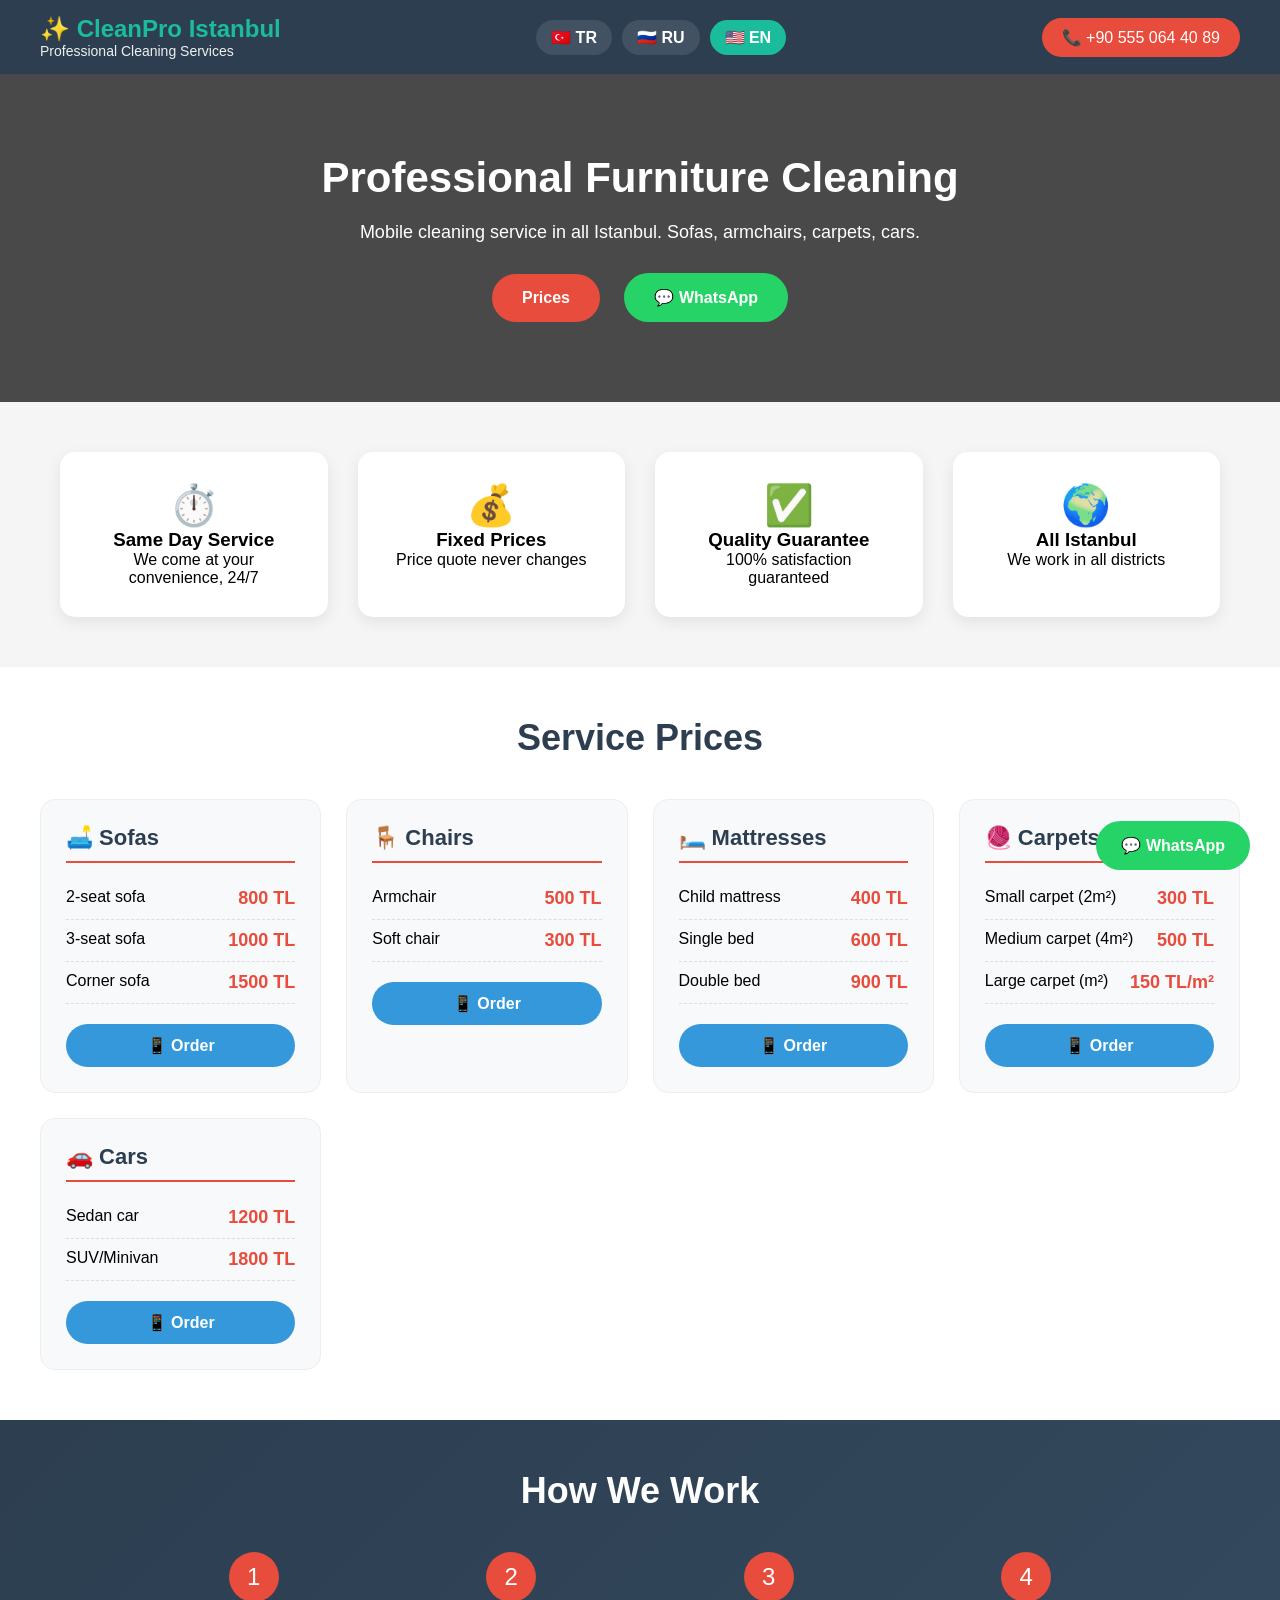
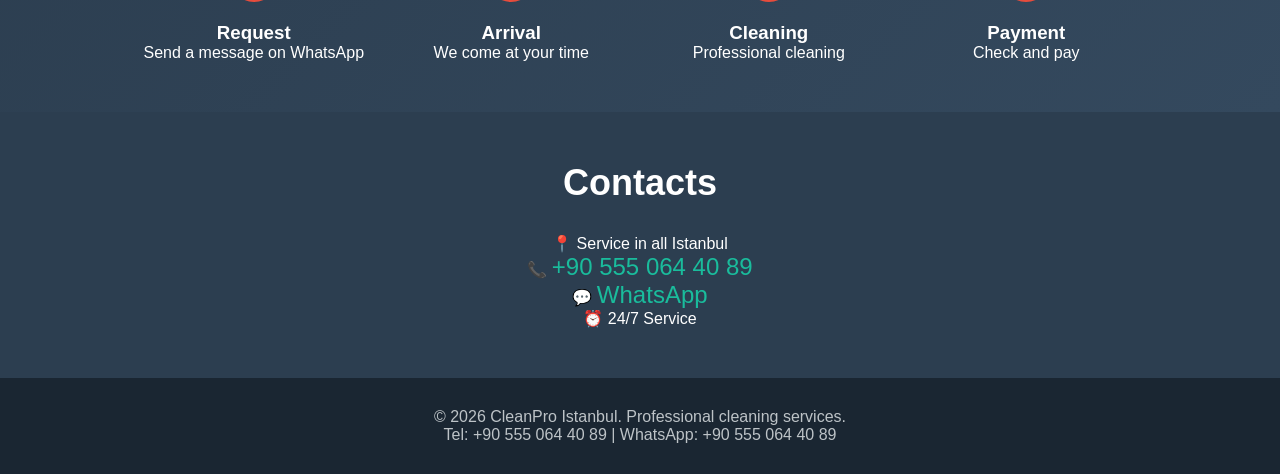
==== commit 083e889a: "Add files via upload" ====
--- a/en/index.html
+++ b/en/index.html
@@ -3,394 +3,354 @@
 <head>
     <meta charset="UTF-8">
     <meta name="viewport" content="width=device-width, initial-scale=1.0">
-    <title>CleanPro Istanbul | Professional Cleaning Services in Istanbul</title>
-    <link rel="stylesheet" href="../assets/css/style.css">
-    <link rel="stylesheet" href="https://cdnjs.cloudflare.com/ajax/libs/font-awesome/6.4.0/css/all.min.css">
+    <title>CleanPro Istanbul | Professional Cleaning Services</title>
+    <style>
+        /* Тот же CSS, что и в других версиях */
+        * {
+            margin: 0;
+            padding: 0;
+            box-sizing: border-box;
+            font-family: 'Segoe UI', Arial, sans-serif;
+        }
+        
+        body { background: #f5f5f5; }
+        
+        .header {
+            background: #2c3e50;
+            color: white;
+            padding: 15px 20px;
+            position: sticky;
+            top: 0;
+            z-index: 1000;
+        }
+        
+        .header-content {
+            max-width: 1200px;
+            margin: 0 auto;
+            display: flex;
+            justify-content: space-between;
+            align-items: center;
+            flex-wrap: wrap;
+        }
+        
+        .logo h1 {
+            font-size: 24px;
+            color: #1abc9c;
+        }
+        
+        .logo p {
+            font-size: 14px;
+            color: #ecf0f1;
+        }
+        
+        .lang-switcher {
+            display: flex;
+            gap: 10px;
+        }
+        
+        .lang-btn {
+            background: rgba(255,255,255,0.1);
+            color: white;
+            text-decoration: none;
+            padding: 8px 15px;
+            border-radius: 20px;
+            font-weight: bold;
+        }
+        
+        .lang-btn.active {
+            background: #1abc9c;
+        }
+        
+        .header-phone {
+            background: #e74c3c;
+            padding: 10px 20px;
+            border-radius: 30px;
+            color: white;
+            text-decoration: none;
+            display: flex;
+            align-items: center;
+            gap: 10px;
+        }
+        
+        .hero {
+            background: linear-gradient(rgba(0,0,0,0.7), rgba(0,0,0,0.7)), url('https://images.unsplash.com/photo-1555041469-a586c61ea9bc?w=1200');
+            background-size: cover;
+            color: white;
+            text-align: center;
+            padding: 80px 20px;
+        }
+        
+        .hero h1 { font-size: 42px; margin-bottom: 20px; }
+        .hero p { font-size: 18px; max-width: 800px; margin: 0 auto 30px; }
+        
+        .btn {
+            padding: 15px 30px;
+            border-radius: 30px;
+            text-decoration: none;
+            font-weight: bold;
+            display: inline-block;
+            margin: 0 10px;
+        }
+        
+        .btn-primary { background: #e74c3c; color: white; }
+        .btn-whatsapp { background: #25D366; color: white; }
+        
+        .advantages {
+            max-width: 1200px;
+            margin: 50px auto;
+            padding: 0 20px;
+            display: grid;
+            grid-template-columns: repeat(auto-fit, minmax(250px, 1fr));
+            gap: 30px;
+        }
+        
+        .advantage-card {
+            background: white;
+            padding: 30px;
+            border-radius: 15px;
+            text-align: center;
+            box-shadow: 0 5px 15px rgba(0,0,0,0.08);
+        }
+        
+        .prices {
+            background: white;
+            padding: 50px 20px;
+        }
+        
+        .prices h2 {
+            text-align: center;
+            font-size: 36px;
+            color: #2c3e50;
+            margin-bottom: 40px;
+        }
+        
+        .prices-grid {
+            max-width: 1200px;
+            margin: 0 auto;
+            display: grid;
+            grid-template-columns: repeat(auto-fit, minmax(280px, 1fr));
+            gap: 25px;
+        }
+        
+        .price-card {
+            background: #f8f9fa;
+            border-radius: 15px;
+            padding: 25px;
+            border: 1px solid #eee;
+        }
+        
+        .price-card h3 {
+            font-size: 22px;
+            color: #2c3e50;
+            margin-bottom: 15px;
+            padding-bottom: 10px;
+            border-bottom: 2px solid #e74c3c;
+        }
+        
+        .price-row {
+            display: flex;
+            justify-content: space-between;
+            padding: 10px 0;
+            border-bottom: 1px dashed #ddd;
+        }
+        
+        .price-row strong { color: #e74c3c; font-size: 18px; }
+        
+        .btn-order {
+            display: block;
+            background: #3498db;
+            color: white;
+            text-decoration: none;
+            padding: 12px;
+            border-radius: 30px;
+            margin-top: 20px;
+            text-align: center;
+            font-weight: bold;
+        }
+        
+        .how-work {
+            background: linear-gradient(135deg, #2c3e50, #34495e);
+            color: white;
+            padding: 50px 20px;
+        }
+        
+        .how-work h2 { text-align: center; font-size: 36px; margin-bottom: 40px; }
+        
+        .steps {
+            max-width: 1000px;
+            margin: 0 auto;
+            display: grid;
+            grid-template-columns: repeat(auto-fit, minmax(200px, 1fr));
+            gap: 30px;
+        }
+        
+        .step { text-align: center; }
+        .step-number {
+            width: 50px;
+            height: 50px;
+            background: #e74c3c;
+            border-radius: 50%;
+            display: flex;
+            align-items: center;
+            justify-content: center;
+            font-size: 24px;
+            margin: 0 auto 20px;
+        }
+        
+        .contacts {
+            background: #2c3e50;
+            color: white;
+            padding: 50px 20px;
+            text-align: center;
+        }
+        
+        .contacts h2 { font-size: 36px; margin-bottom: 30px; }
+        .contact-info a { color: #1abc9c; text-decoration: none; font-size: 24px; }
+        
+        .footer {
+            background: #1a2632;
+            color: #bdc3c7;
+            padding: 30px 20px;
+            text-align: center;
+        }
+        
+        .whatsapp-float {
+            position: fixed;
+            bottom: 30px;
+            right: 30px;
+            background: #25D366;
+            color: white;
+            padding: 15px 25px;
+            border-radius: 50px;
+            text-decoration: none;
+            font-weight: bold;
+            z-index: 9999;
+        }
+    </style>
 </head>
 <body>
-    <!-- HEADER -->
-    <header class="site-header">
-        <div class="container">
-            <div class="header-content">
-                <div class="logo">
-                    <span class="logo-icon">✨</span>
-                    CleanPro
-                    <span class="city-tag">Istanbul</span>
-                </div>
-                
-                <nav class="main-nav">
-                    <a href="#services" class="nav-link">Services</a>
-                    <a href="#prices" class="nav-link">Prices</a>
-                    <a href="#process" class="nav-link">How we work</a>
-                    <a href="#contacts" class="nav-link">Contacts</a>
-                </nav>
-                
-                <div class="lang-switcher">
-                    <a href="../ru/" class="lang-btn">RU</a>
-                    <a href="../en/" class="lang-btn active">EN</a>
-                    <a href="../tr/" class="lang-btn">TR</a>
-                </div>
-                
-                <div class="header-contacts">
-                    <a href="tel:+905550644089" class="phone-link">
-                        <i class="fas fa-phone"></i> +90 555 064 40 89
-                    </a>
-                    <a href="https://wa.me/905550644089" class="whatsapp-link" target="_blank">
-                        <i class="fab fa-whatsapp"></i> WhatsApp
-                    </a>
-                </div>
-            </div>
+    <header class="header">
+        <div class="header-content">
+            <div class="logo">
+                <h1>✨ CleanPro Istanbul</h1>
+                <p>Professional Cleaning Services</p>
+            </div>
+            
+            <div class="lang-switcher">
+                <a href="../tr/" class="lang-btn">🇹🇷 TR</a>
+                <a href="../ru/" class="lang-btn">🇷🇺 RU</a>
+                <a href="../en/" class="lang-btn active">🇺🇸 EN</a>
+            </div>
+            
+            <a href="tel:+905550644089" class="header-phone">📞 +90 555 064 40 89</a>
         </div>
     </header>
 
-    <!-- MAIN CONTENT -->
-    <main class="main-content">
-        <!-- HERO -->
-        <section class="hero-section">
-            <div class="container">
-                <h1 class="hero-title">Professional Cleaning Services in Istanbul</h1>
-                <p class="hero-subtitle">🚖 Citywide service • 24/7 • Quality guarantee</p>
-                <p class="hero-description">
-                    Deep cleaning of furniture, carpets, mattresses and cars. We use safe chemicals and professional equipment from Europe. Fast and high-quality service!
-                </p>
-                <a href="#order" class="primary-button">
-                    <i class="fas fa-calendar-check"></i> Book a Master Visit
-                </a>
-            </div>
-        </section>
-
-        <!-- SERVICES -->
-        <section id="services" class="section">
-            <div class="container">
-                <h2 class="section-title">Our Services</h2>
-                <div class="services-grid">
-                    <div class="service-card">
-                        <div class="service-image" style="background: #3498db;">
-                            <i class="fas fa-couch"></i>
-                        </div>
-                        <div class="service-content">
-                            <h3 class="service-name">Furniture Dry Cleaning</h3>
-                            <p class="service-description">
-                                Sofas, armchairs, mattresses, chairs. We remove any stains: coffee, wine, blood, pet traces. Restore original color.
-                            </p>
-                            <div class="service-price">from 600 TL</div>
-                            <a href="#order" class="order-button">Order</a>
-                        </div>
-                    </div>
-                    
-                    <div class="service-card">
-                        <div class="service-image" style="background: #9b59b6;">
-                            <i class="fas fa-rug"></i>
-                        </div>
-                        <div class="service-content">
-                            <h3 class="service-name">Carpet Cleaning</h3>
-                            <p class="service-description">
-                                Carpets, rugs, carpeting. On-site cleaning or pickup service. Odor removal, disinfection, dust mite protection.
-                            </p>
-                            <div class="service-price">from 180 TL/m²</div>
-                            <a href="#order" class="order-button">Order</a>
-                        </div>
-                    </div>
-                    
-                    <div class="service-card">
-                        <div class="service-image" style="background: #e74c3c;">
-                            <i class="fas fa-car"></i>
-                        </div>
-                        <div class="service-content">
-                            <h3 class="service-name">Car Interior Cleaning</h3>
-                            <p class="service-description">
-                                Complete car interior cleaning: seats, mats, ceiling, trunk. Removal of tobacco, pet, and food odors.
-                            </p>
-                            <div class="service-price">from 1200 TL</div>
-                            <a href="#order" class="order-button">Order</a>
-                        </div>
-                    </div>
-                </div>
-            </div>
-        </section>
-
-        <!-- PRICES -->
-        <section id="prices" class="section prices-section">
-            <div class="container">
-                <h2 class="section-title">Service Prices</h2>
-                
-                <!-- Registration for price access -->
-                <div id="priceRegistration" class="price-protection">
-                    <h3><i class="fas fa-lock"></i> Price Access</h3>
-                    <p>To view current prices you need to register</p>
-                    
-                    <div style="max-width: 400px; margin: 20px auto;">
-                        <input type="text" id="regName" class="form-input" placeholder="Your name" style="margin-bottom: 10px;">
-                        <input type="tel" id="regPhone" class="form-input" placeholder="Phone" style="margin-bottom: 10px;">
-                        <input type="email" id="regEmail" class="form-input" placeholder="Email (optional)" style="margin-bottom: 15px;">
-                        
-                        <button onclick="registerForPrices()" class="submit-button" style="background: #2ecc71;">
-                            <i class="fas fa-user-plus"></i> Register and see prices
-                        </button>
-                    </div>
-                    
-                    <p style="margin-top: 15px; font-size: 0.9rem; color: #666;">
-                        Or enter password if already registered:
-                        <input type="password" id="pricePassword" placeholder="Password" style="padding: 8px; margin: 0 10px;">
-                        <button onclick="showPrices()" style="padding: 8px 15px; background: #3498db; color: white; border: none; border-radius: 5px;">
-                            Show prices
-                        </button>
-                    </p>
-                </div>
-                
-                <!-- Hidden price content -->
-                <div id="actualPrices" style="display: none;">
-                    <table class="prices-table">
-                        <thead>
-                            <tr>
-                                <th>Service</th>
-                                <th>Description</th>
-                                <th>Price (TL)</th>
-                                <th>Duration</th>
-                            </tr>
-                        </thead>
-                        <tbody>
-                            <tr>
-                                <td><strong>Sofa (2-seater)</strong></td>
-                                <td>Complete dry cleaning</td>
-                                <td>600 - 900 TL</td>
-                                <td>2-3 hours</td>
-                            </tr>
-                            <tr>
-                                <td><strong>Carpet (per m²)</strong></td>
-                                <td>Depending on soiling</td>
-                                <td>180 - 350 TL/m²</td>
-                                <td>1-2 hours</td>
-                            </tr>
-                            <tr>
-                                <td><strong>Car (sedan)</strong></td>
-                                <td>Complete interior cleaning</td>
-                                <td>1200 - 2500 TL</td>
-                                <td>3-4 hours</td>
-                            </tr>
-                            <tr>
-                                <td><strong>Mattress</strong></td>
-                                <td>Two-sided cleaning</td>
-                                <td>450 - 700 TL</td>
-                                <td>1.5-2 hours</td>
-                            </tr>
-                            <tr>
-                                <td><strong>Armchair</strong></td>
-                                <td>Any upholstery type</td>
-                                <td>350 - 600 TL</td>
-                                <td>1-1.5 hours</td>
-                            </tr>
-                        </tbody>
-                    </table>
-                    
-                    <!-- Cost calculator -->
-                    <div class="calculator">
-                        <h3 style="text-align: center; margin-bottom: 25px;">
-                            <i class="fas fa-calculator"></i> Online Cost Calculator
-                        </h3>
-                        
-                        <div style="max-width: 500px; margin: 0 auto;">
-                            <div style="margin-bottom: 20px;">
-                                <label><strong>Select service:</strong></label>
-                                <select id="calcService" class="calc-input">
-                                    <option value="">-- Select service --</option>
-                                    <option value="sofa">Sofa (2-seater)</option>
-                                    <option value="armchair">Armchair</option>
-                                    <option value="mattress">Mattress</option>
-                                    <option value="carpet">Carpet</option>
-                                    <option value="car">Car (sedan)</option>
-                                    <option value="curtain">Curtains</option>
-                                    <option value="chair">Chair</option>
-                                </select>
-                            </div>
-                            
-                            <div id="sizeContainer" style="margin-bottom: 20px; display: none;">
-                                <label><strong>Carpet area (m²):</strong></label>
-                                <input type="number" id="calcSize" class="calc-input" min="1" max="100" step="0.5" placeholder="Example: 4.5">
-                            </div>
-                            
-                            <div id="calcResult" class="calc-result">
-                                Select service to calculate cost
-                            </div>
-                            
-                            <a href="#order" id="calcOrderBtn" class="primary-button" style="display: none; text-align: center;">
-                                <i class="fas fa-shopping-cart"></i> Order this service
-                            </a>
-                        </div>
-                    </div>
-                    
-                    <p style="text-align: center; margin-top: 30px; color: #666; font-style: italic;">
-                        *Exact price determined after master's inspection. Visit and inspection — free!
-                    </p>
-                </div>
-            </div>
-        </section>
-
-        <!-- HOW WE WORK -->
-        <section id="process" class="section">
-            <div class="container">
-                <h2 class="section-title">How We Work</h2>
-                <div class="services-grid">
-                    <div class="service-card">
-                        <div class="service-image" style="background: #3498db;">
-                            <i class="fas fa-phone-volume"></i>
-                        </div>
-                        <div class="service-content">
-                            <h3 class="service-name">1. Request</h3>
-                            <p class="service-description">
-                                Call or submit a request on the website. We coordinate a convenient time for the master's visit.
-                            </p>
-                        </div>
-                    </div>
-                    
-                    <div class="service-card">
-                        <div class="service-image" style="background: #9b59b6;">
-                            <i class="fas fa-user-check"></i>
-                        </div>
-                        <div class="service-content">
-                            <h3 class="service-name">2. Inspection & Quote</h3>
-                            <p class="service-description">
-                                The master arrives, evaluates the scope of work, provides exact price and completion time.
-                            </p>
-                        </div>
-                    </div>
-                    
-                    <div class="service-card">
-                        <div class="service-image" style="background: #e67e22;">
-                            <i class="fas fa-spray-can"></i>
-                        </div>
-                        <div class="service-content">
-                            <h3 class="service-name">3. Execution</h3>
-                            <p class="service-description">
-                                We perform cleaning with professional equipment. We use safe chemical products.
-                            </p>
-                        </div>
-                    </div>
-                    
-                    <div class="service-card">
-                        <div class="service-image" style="background: #2ecc71;">
-                            <i class="fas fa-check-circle"></i>
-                        </div>
-                        <div class="service-content">
-                            <h3 class="service-name">4. Delivery</h3>
-                            <p class="service-description">
-                                You accept the work, if perfect — make payment. We provide care recommendations.
-                            </p>
-                        </div>
-                    </div>
-                </div>
-            </div>
-        </section>
-
-        <!-- CONTACTS -->
-        <section id="contacts" class="section contacts-section">
-            <div class="container">
-                <h2 class="section-title" style="color: white;">Contacts</h2>
-                <div class="contacts-grid">
-                    <div class="contact-item">
-                        <div class="contact-icon">
-                            <i class="fas fa-map-marker-alt"></i>
-                        </div>
-                        <h3>Service Area</h3>
-                        <p>All Istanbul and suburbs:<br>
-                        Beşiktaş, Kadıköy, Şişli,<br>
-                        Fatih, Bakırköy, Üsküdar</p>
-                    </div>
-                    
-                    <div class="contact-item">
-                        <div class="contact-icon">
-                            <i class="fas fa-phone"></i>
-                        </div>
-                        <h3>Phone</h3>
-                        <p>+90 555 064 40 89</p>
-                        <p>24/7</p>
-                    </div>
-                    
-                    <div class="contact-item">
-                        <div class="contact-icon">
-                            <i class="fab fa-whatsapp"></i>
-                        </div>
-                        <h3>WhatsApp / Telegram</h3>
-                        <p>+90 555 064 40 89</p>
-                        <p>Quick contact, photos for assessment</p>
-                    </div>
-                </div>
-            </div>
-        </section>
-
-        <!-- ORDER FORM -->
-        <section id="order" class="section">
-            <div class="container">
-                <h2 class="section-title">Order Cleaning</h2>
-                <form class="order-form">
-                    <div class="form-group">
-                        <label for="name">Your Name *</label>
-                        <input type="text" id="name" class="form-input" placeholder="John Smith" required>
-                    </div>
-                    
-                    <div class="form-group">
-                        <label for="phone">Phone (WhatsApp) *</label>
-                        <input type="tel" id="phone" class="form-input" placeholder="+90 555 064 40 89" required>
-                    </div>
-                    
-                    <div class="form-group">
-                        <label for="district">Istanbul District *</label>
-                        <input type="text" id="district" class="form-input" placeholder="Example: Kadıköy, Beşiktaş" required>
-                    </div>
-                    
-                    <div class="form-group">
-                        <label for="service">Select Service *</label>
-                        <select id="service" class="form-input" required>
-                            <option value="">-- Select Service --</option>
-                            <option>Sofa/Armchair Dry Cleaning</option>
-                            <option>Carpet Cleaning</option>
-                            <option>Car Interior Cleaning</option>
-                            <option>Mattress Cleaning</option>
-                            <option>Complex Cleaning</option>
-                        </select>
-                    </div>
-                    
-                    <div class="form-group">
-                        <label for="message">Additional Information</label>
-                        <textarea id="message" class="form-input" placeholder="Dimensions, type of stains, special requests..."></textarea>
-                    </div>
-                    
-                    <button type="submit" class="submit-button">
-                        <i class="fas fa-paper-plane"></i> Send Request
-                    </button>
-                </form>
-            </div>
-        </section>
-    </main>
-
-    <!-- FOOTER -->
-    <footer class="site-footer">
-        <div class="container">
-            <p>© 2024 CleanPro Istanbul. Professional Cleaning Services in Istanbul.</p>
-            <div class="footer-links">
-                <a href="../ru/" class="footer-link">Русский</a>
-                <a href="../en/" class="footer-link">English</a>
-                <a href="../tr/" class="footer-link">Türkçe</a>
-            </div>
-            <p style="margin-top: 10px; font-size: 0.9rem;">
-                Phone: +90 555 064 40 89 • WhatsApp: +90 555 064 40 89
-            </p>
-        </div>
+    <section class="hero">
+        <h1>Professional Furniture Cleaning</h1>
+        <p>Mobile cleaning service in all Istanbul. Sofas, armchairs, carpets, cars.</p>
+        <div>
+            <a href="#prices" class="btn btn-primary">Prices</a>
+            <a href="https://wa.me/905550644089" class="btn btn-whatsapp">💬 WhatsApp</a>
+        </div>
+    </section>
+
+    <section class="advantages">
+        <div class="advantage-card">
+            <div style="font-size:40px;">⏱️</div>
+            <h3>Same Day Service</h3>
+            <p>We come at your convenience, 24/7</p>
+        </div>
+        <div class="advantage-card">
+            <div style="font-size:40px;">💰</div>
+            <h3>Fixed Prices</h3>
+            <p>Price quote never changes</p>
+        </div>
+        <div class="advantage-card">
+            <div style="font-size:40px;">✅</div>
+            <h3>Quality Guarantee</h3>
+            <p>100% satisfaction guaranteed</p>
+        </div>
+        <div class="advantage-card">
+            <div style="font-size:40px;">🌍</div>
+            <h3>All Istanbul</h3>
+            <p>We work in all districts</p>
+        </div>
+    </section>
+
+    <section id="prices" class="prices">
+        <h2>Service Prices</h2>
+        <div class="prices-grid">
+            <!-- Sofas -->
+            <div class="price-card">
+                <h3>🛋️ Sofas</h3>
+                <div class="price-row"><span>2-seat sofa</span> <strong>800 TL</strong></div>
+                <div class="price-row"><span>3-seat sofa</span> <strong>1000 TL</strong></div>
+                <div class="price-row"><span>Corner sofa</span> <strong>1500 TL</strong></div>
+                <a href="https://wa.me/905550644089?text=Hello!%20I%20want%20to%20order%20sofa%20cleaning" class="btn-order">📱 Order</a>
+            </div>
+
+            <!-- Chairs -->
+            <div class="price-card">
+                <h3>🪑 Chairs</h3>
+                <div class="price-row"><span>Armchair</span> <strong>500 TL</strong></div>
+                <div class="price-row"><span>Soft chair</span> <strong>300 TL</strong></div>
+                <a href="https://wa.me/905550644089?text=Hello!%20I%20want%20to%20order%20chair%20cleaning" class="btn-order">📱 Order</a>
+            </div>
+
+            <!-- Mattresses -->
+            <div class="price-card">
+                <h3>🛏️ Mattresses</h3>
+                <div class="price-row"><span>Child mattress</span> <strong>400 TL</strong></div>
+                <div class="price-row"><span>Single bed</span> <strong>600 TL</strong></div>
+                <div class="price-row"><span>Double bed</span> <strong>900 TL</strong></div>
+                <a href="https://wa.me/905550644089?text=Hello!%20I%20want%20to%20order%20mattress%20cleaning" class="btn-order">📱 Order</a>
+            </div>
+
+            <!-- Carpets -->
+            <div class="price-card">
+                <h3>🧶 Carpets</h3>
+                <div class="price-row"><span>Small carpet (2m²)</span> <strong>300 TL</strong></div>
+                <div class="price-row"><span>Medium carpet (4m²)</span> <strong>500 TL</strong></div>
+                <div class="price-row"><span>Large carpet (m²)</span> <strong>150 TL/m²</strong></div>
+                <a href="https://wa.me/905550644089?text=Hello!%20I%20want%20to%20order%20carpet%20cleaning" class="btn-order">📱 Order</a>
+            </div>
+
+            <!-- Cars -->
+            <div class="price-card">
+                <h3>🚗 Cars</h3>
+                <div class="price-row"><span>Sedan car</span> <strong>1200 TL</strong></div>
+                <div class="price-row"><span>SUV/Minivan</span> <strong>1800 TL</strong></div>
+                <a href="https://wa.me/905550644089?text=Hello!%20I%20want%20to%20order%20car%20cleaning" class="btn-order">📱 Order</a>
+            </div>
+        </div>
+    </section>
+
+    <section class="how-work">
+        <h2>How We Work</h2>
+        <div class="steps">
+            <div class="step"><div class="step-number">1</div><h3>Request</h3><p>Send a message on WhatsApp</p></div>
+            <div class="step"><div class="step-number">2</div><h3>Arrival</h3><p>We come at your time</p></div>
+            <div class="step"><div class="step-number">3</div><h3>Cleaning</h3><p>Professional cleaning</p></div>
+            <div class="step"><div class="step-number">4</div><h3>Payment</h3><p>Check and pay</p></div>
+        </div>
+    </section>
+
+    <section class="contacts">
+        <h2>Contacts</h2>
+        <div class="contact-info">
+            <p>📍 Service in all Istanbul</p>
+            <p>📞 <a href="tel:+905550644089">+90 555 064 40 89</a></p>
+            <p>💬 <a href="https://wa.me/905550644089">WhatsApp</a></p>
+            <p>⏰ 24/7 Service</p>
+        </div>
+    </section>
+
+    <footer class="footer">
+        <p>© 2026 CleanPro Istanbul. Professional cleaning services.</p>
+        <p>Tel: +90 555 064 40 89 | WhatsApp: +90 555 064 40 89</p>
     </footer>
 
-    <script src="../assets/js/script.js"></script>
-    <script>
-        document.getElementById('calcService')?.addEventListener('change', function() {
-            const sizeContainer = document.getElementById('sizeContainer');
-            if (this.value === 'carpet') {
-                sizeContainer.style.display = 'block';
-            } else {
-                sizeContainer.style.display = 'none';
-            }
-            calculatePrice();
-        });
-        
-        document.getElementById('calcSize')?.addEventListener('input', calculatePrice);
-    </script>
+    <a href="https://wa.me/905550644089" class="whatsapp-float">💬 WhatsApp</a>
 </body>
-</html>
+</html>
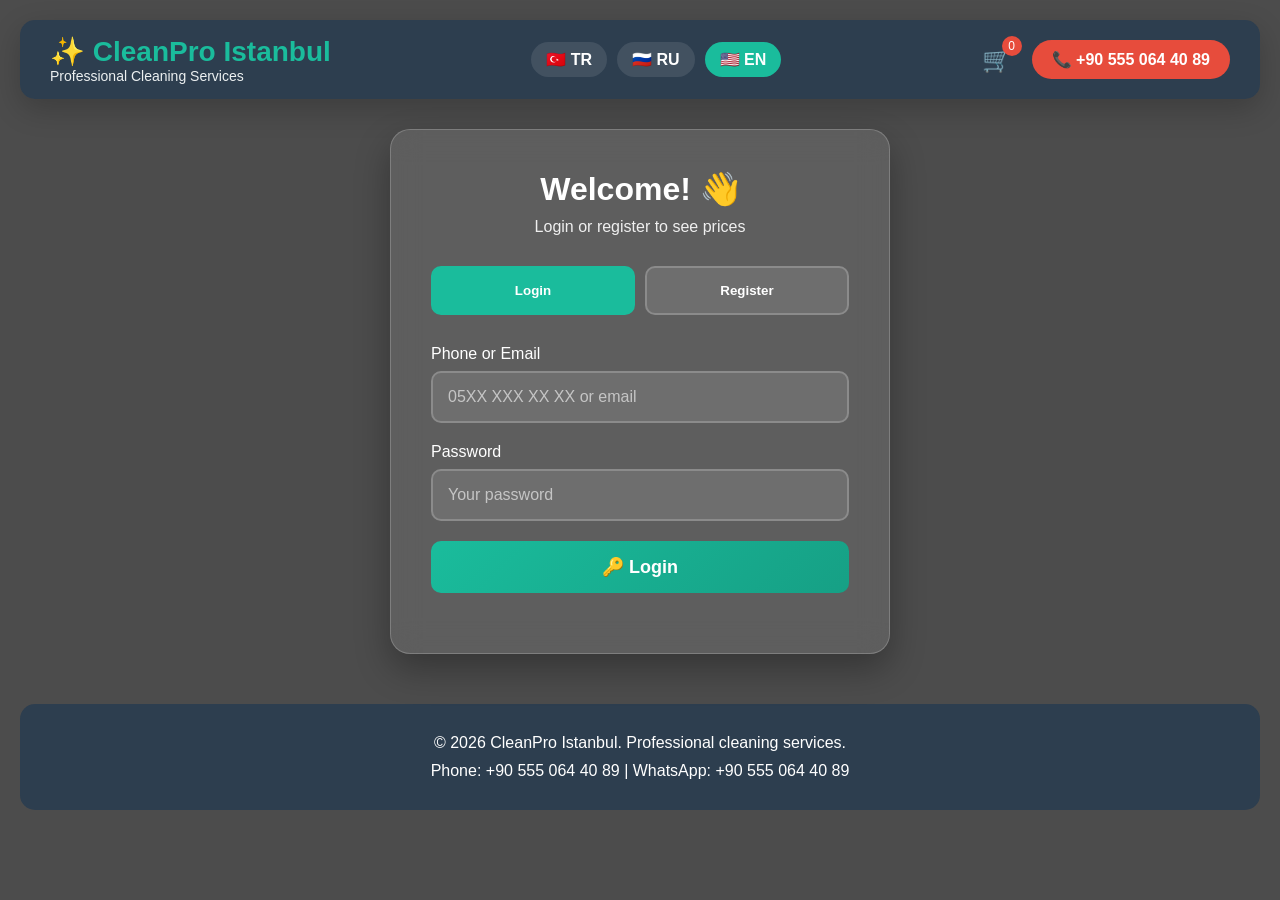
==== commit 1dc263ea: "Update index.html" ====
--- a/en/index.html
+++ b/en/index.html
@@ -5,49 +5,53 @@
     <meta name="viewport" content="width=device-width, initial-scale=1.0">
     <title>CleanPro Istanbul | Professional Cleaning Services</title>
     <style>
-        /* Тот же CSS, что и в других версиях */
         * {
             margin: 0;
             padding: 0;
             box-sizing: border-box;
-            font-family: 'Segoe UI', Arial, sans-serif;
-        }
-        
-        body { background: #f5f5f5; }
-        
+            font-family: 'Segoe UI', Tahoma, Geneva, Verdana, sans-serif;
+        }
+
+        body {
+            min-height: 100vh;
+            background: linear-gradient(rgba(0, 0, 0, 0.7), rgba(0, 0, 0, 0.7)), 
+                        url('https://images.unsplash.com/photo-1581578731548-c64695cc6952?ixlib=rb-4.0.3&auto=format&fit=crop&w=1950&q=80');
+            background-size: cover;
+            background-position: center;
+            background-attachment: fixed;
+            padding: 20px;
+        }
+
         .header {
-            background: #2c3e50;
-            color: white;
-            padding: 15px 20px;
-            position: sticky;
-            top: 0;
-            z-index: 1000;
-        }
-        
-        .header-content {
-            max-width: 1200px;
-            margin: 0 auto;
+            background: rgba(44, 62, 80, 0.95);
+            backdrop-filter: blur(10px);
+            color: white;
+            padding: 15px 30px;
+            border-radius: 15px;
+            margin-bottom: 30px;
             display: flex;
             justify-content: space-between;
             align-items: center;
             flex-wrap: wrap;
-        }
-        
+            gap: 20px;
+            box-shadow: 0 10px 30px rgba(0,0,0,0.2);
+        }
+
         .logo h1 {
-            font-size: 24px;
             color: #1abc9c;
-        }
-        
+            font-size: 28px;
+        }
+
         .logo p {
             font-size: 14px;
             color: #ecf0f1;
         }
-        
+
         .lang-switcher {
             display: flex;
             gap: 10px;
         }
-        
+
         .lang-btn {
             background: rgba(255,255,255,0.1);
             color: white;
@@ -55,302 +59,1025 @@
             padding: 8px 15px;
             border-radius: 20px;
             font-weight: bold;
-        }
-        
+            transition: 0.3s;
+        }
+
         .lang-btn.active {
             background: #1abc9c;
         }
-        
+
         .header-phone {
             background: #e74c3c;
             padding: 10px 20px;
             border-radius: 30px;
             color: white;
             text-decoration: none;
+            font-weight: bold;
             display: flex;
             align-items: center;
             gap: 10px;
         }
-        
-        .hero {
-            background: linear-gradient(rgba(0,0,0,0.7), rgba(0,0,0,0.7)), url('https://images.unsplash.com/photo-1555041469-a586c61ea9bc?w=1200');
-            background-size: cover;
-            color: white;
+
+        .cart-icon {
+            position: relative;
+            cursor: pointer;
+            font-size: 24px;
+        }
+
+        .cart-count {
+            position: absolute;
+            top: -10px;
+            right: -10px;
+            background: #e74c3c;
+            color: white;
+            border-radius: 50%;
+            width: 20px;
+            height: 20px;
+            font-size: 12px;
+            display: flex;
+            align-items: center;
+            justify-content: center;
+        }
+
+        .glass-container {
+            max-width: 500px;
+            margin: 0 auto 30px;
+            background: rgba(255, 255, 255, 0.1);
+            backdrop-filter: blur(15px);
+            border-radius: 20px;
+            padding: 40px;
+            box-shadow: 0 15px 35px rgba(0,0,0,0.3);
+            border: 1px solid rgba(255,255,255,0.2);
+            color: white;
+        }
+
+        .glass-container h2 {
+            font-size: 32px;
+            margin-bottom: 10px;
             text-align: center;
-            padding: 80px 20px;
-        }
-        
-        .hero h1 { font-size: 42px; margin-bottom: 20px; }
-        .hero p { font-size: 18px; max-width: 800px; margin: 0 auto 30px; }
-        
-        .btn {
-            padding: 15px 30px;
-            border-radius: 30px;
-            text-decoration: none;
+        }
+
+        .glass-container p {
+            text-align: center;
+            margin-bottom: 30px;
+            opacity: 0.9;
+        }
+
+        .tab-buttons {
+            display: flex;
+            gap: 10px;
+            margin-bottom: 30px;
+        }
+
+        .tab-btn {
+            flex: 1;
+            padding: 15px;
+            background: rgba(255,255,255,0.1);
+            border: 2px solid rgba(255,255,255,0.2);
+            border-radius: 10px;
+            color: white;
             font-weight: bold;
-            display: inline-block;
-            margin: 0 10px;
-        }
-        
-        .btn-primary { background: #e74c3c; color: white; }
-        .btn-whatsapp { background: #25D366; color: white; }
-        
-        .advantages {
-            max-width: 1200px;
+            cursor: pointer;
+            transition: 0.3s;
+        }
+
+        .tab-btn.active {
+            background: #1abc9c;
+            border-color: #1abc9c;
+        }
+
+        .tab-content {
+            display: none;
+        }
+
+        .tab-content.active {
+            display: block;
+        }
+
+        .form-group {
+            margin-bottom: 20px;
+        }
+
+        .form-group label {
+            display: block;
+            margin-bottom: 8px;
+            font-weight: 500;
+            color: #fff;
+        }
+
+        .form-control {
+            width: 100%;
+            padding: 15px;
+            background: rgba(255,255,255,0.1);
+            border: 2px solid rgba(255,255,255,0.2);
+            border-radius: 10px;
+            font-size: 16px;
+            color: white;
+            transition: 0.3s;
+        }
+
+        .form-control::placeholder {
+            color: rgba(255,255,255,0.6);
+        }
+
+        .form-control:focus {
+            outline: none;
+            border-color: #1abc9c;
+            background: rgba(255,255,255,0.15);
+        }
+
+        .btn-primary {
+            width: 100%;
+            padding: 15px;
+            background: linear-gradient(135deg, #1abc9c, #16a085);
+            color: white;
+            border: none;
+            border-radius: 10px;
+            font-size: 18px;
+            font-weight: bold;
+            cursor: pointer;
+            transition: 0.3s;
+            margin-bottom: 20px;
+        }
+
+        .btn-primary:hover {
+            transform: translateY(-3px);
+            box-shadow: 0 10px 20px rgba(26, 188, 156, 0.3);
+        }
+
+        .prices-section {
+            max-width: 1400px;
             margin: 50px auto;
-            padding: 0 20px;
+            display: none;
+        }
+
+        .prices-section.visible {
+            display: block;
+        }
+
+        .prices-section h2 {
+            color: white;
+            font-size: 36px;
+            text-align: center;
+            margin-bottom: 40px;
+            text-shadow: 2px 2px 4px rgba(0,0,0,0.3);
+        }
+
+        .prices-grid {
             display: grid;
-            grid-template-columns: repeat(auto-fit, minmax(250px, 1fr));
-            gap: 30px;
-        }
-        
-        .advantage-card {
-            background: white;
-            padding: 30px;
-            border-radius: 15px;
-            text-align: center;
-            box-shadow: 0 5px 15px rgba(0,0,0,0.08);
-        }
-        
-        .prices {
-            background: white;
-            padding: 50px 20px;
-        }
-        
-        .prices h2 {
-            text-align: center;
-            font-size: 36px;
-            color: #2c3e50;
+            grid-template-columns: repeat(auto-fit, minmax(300px, 1fr));
+            gap: 25px;
             margin-bottom: 40px;
         }
-        
-        .prices-grid {
-            max-width: 1200px;
-            margin: 0 auto;
-            display: grid;
-            grid-template-columns: repeat(auto-fit, minmax(280px, 1fr));
-            gap: 25px;
-        }
-        
+
         .price-card {
-            background: #f8f9fa;
+            background: rgba(255, 255, 255, 0.1);
+            backdrop-filter: blur(10px);
             border-radius: 15px;
             padding: 25px;
-            border: 1px solid #eee;
-        }
-        
+            border: 1px solid rgba(255,255,255,0.2);
+            color: white;
+            transition: 0.3s;
+        }
+
+        .price-card:hover {
+            transform: translateY(-10px);
+            background: rgba(255, 255, 255, 0.15);
+        }
+
         .price-card h3 {
             font-size: 22px;
-            color: #2c3e50;
             margin-bottom: 15px;
             padding-bottom: 10px;
             border-bottom: 2px solid #e74c3c;
         }
-        
+
         .price-row {
             display: flex;
             justify-content: space-between;
+            align-items: center;
             padding: 10px 0;
-            border-bottom: 1px dashed #ddd;
-        }
-        
-        .price-row strong { color: #e74c3c; font-size: 18px; }
-        
-        .btn-order {
-            display: block;
+            border-bottom: 1px dashed rgba(255,255,255,0.2);
+        }
+
+        .price-row span {
+            flex: 1;
+        }
+
+        .price-row strong {
+            color: #e74c3c;
+            font-size: 18px;
+            min-width: 80px;
+            text-align: right;
+        }
+
+        .quantity-control {
+            display: flex;
+            align-items: center;
+            gap: 10px;
+            margin-top: 10px;
+        }
+
+        .quantity-btn {
+            width: 30px;
+            height: 30px;
+            background: rgba(255,255,255,0.2);
+            border: 1px solid rgba(255,255,255,0.3);
+            border-radius: 5px;
+            color: white;
+            font-size: 18px;
+            font-weight: bold;
+            cursor: pointer;
+            transition: 0.3s;
+        }
+
+        .quantity-btn:hover {
+            background: #1abc9c;
+        }
+
+        .quantity-input {
+            width: 50px;
+            text-align: center;
+            background: rgba(255,255,255,0.1);
+            border: 1px solid rgba(255,255,255,0.2);
+            border-radius: 5px;
+            color: white;
+            padding: 5px;
+        }
+
+        .add-to-cart-btn {
+            width: 100%;
+            padding: 10px;
+            margin-top: 15px;
             background: #3498db;
             color: white;
-            text-decoration: none;
-            padding: 12px;
-            border-radius: 30px;
+            border: none;
+            border-radius: 8px;
+            cursor: pointer;
+            font-weight: bold;
+            transition: 0.3s;
+        }
+
+        .add-to-cart-btn:hover {
+            background: #2980b9;
+            transform: translateY(-2px);
+        }
+
+        .cart-section {
+            background: rgba(255, 255, 255, 0.1);
+            backdrop-filter: blur(10px);
+            border-radius: 15px;
+            padding: 25px;
+            margin-top: 30px;
+            color: white;
+        }
+
+        .cart-section h3 {
+            font-size: 24px;
+            margin-bottom: 20px;
+            border-bottom: 2px solid #e74c3c;
+            padding-bottom: 10px;
+        }
+
+        .cart-items {
+            max-height: 300px;
+            overflow-y: auto;
+            margin-bottom: 20px;
+        }
+
+        .cart-item {
+            display: flex;
+            justify-content: space-between;
+            align-items: center;
+            padding: 10px;
+            background: rgba(255,255,255,0.05);
+            border-radius: 8px;
+            margin-bottom: 10px;
+        }
+
+        .cart-item-info {
+            flex: 2;
+        }
+
+        .cart-item-price {
+            flex: 1;
+            text-align: right;
+            color: #e74c3c;
+            font-weight: bold;
+        }
+
+        .cart-item-remove {
+            color: #e74c3c;
+            cursor: pointer;
+            margin-left: 10px;
+            font-size: 20px;
+        }
+
+        .cart-total {
+            font-size: 24px;
+            font-weight: bold;
+            text-align: right;
+            margin: 20px 0;
+            padding-top: 20px;
+            border-top: 2px solid rgba(255,255,255,0.2);
+        }
+
+        .cart-total span {
+            color: #e74c3c;
+        }
+
+        .features {
+            display: grid;
+            grid-template-columns: repeat(auto-fit, minmax(200px, 1fr));
+            gap: 20px;
+            margin: 40px 0;
+        }
+
+        .feature-item {
+            background: rgba(255,255,255,0.1);
+            backdrop-filter: blur(5px);
+            border-radius: 15px;
+            padding: 20px;
+            text-align: center;
+            color: white;
+            border: 1px solid rgba(255,255,255,0.1);
+        }
+
+        .feature-icon {
+            font-size: 32px;
+            margin-bottom: 10px;
+        }
+
+        .footer {
+            text-align: center;
+            color: white;
+            padding: 30px;
+            background: rgba(44, 62, 80, 0.95);
+            border-radius: 15px;
+            margin-top: 50px;
+        }
+
+        .success-message {
+            background: rgba(46, 204, 113, 0.2);
+            border: 2px solid #2ecc71;
+            border-radius: 10px;
+            padding: 15px;
             margin-top: 20px;
             text-align: center;
+            display: none;
+            color: white;
+        }
+
+        .success-message.visible {
+            display: block;
+        }
+
+        .error-message {
+            background: rgba(231, 76, 60, 0.2);
+            border: 2px solid #e74c3c;
+            border-radius: 10px;
+            padding: 15px;
+            margin-top: 20px;
+            text-align: center;
+            display: none;
+            color: white;
+        }
+
+        .error-message.visible {
+            display: block;
+        }
+
+        .logout-btn {
+            background: rgba(231, 76, 60, 0.8);
+            color: white;
+            border: none;
+            padding: 10px 20px;
+            border-radius: 30px;
+            cursor: pointer;
             font-weight: bold;
-        }
-        
-        .how-work {
-            background: linear-gradient(135deg, #2c3e50, #34495e);
-            color: white;
-            padding: 50px 20px;
-        }
-        
-        .how-work h2 { text-align: center; font-size: 36px; margin-bottom: 40px; }
-        
-        .steps {
-            max-width: 1000px;
-            margin: 0 auto;
-            display: grid;
-            grid-template-columns: repeat(auto-fit, minmax(200px, 1fr));
-            gap: 30px;
-        }
-        
-        .step { text-align: center; }
-        .step-number {
-            width: 50px;
-            height: 50px;
+            transition: 0.3s;
+        }
+
+        .logout-btn:hover {
             background: #e74c3c;
-            border-radius: 50%;
+        }
+
+        .welcome-header {
             display: flex;
+            justify-content: space-between;
             align-items: center;
-            justify-content: center;
-            font-size: 24px;
-            margin: 0 auto 20px;
-        }
-        
-        .contacts {
-            background: #2c3e50;
-            color: white;
-            padding: 50px 20px;
-            text-align: center;
-        }
-        
-        .contacts h2 { font-size: 36px; margin-bottom: 30px; }
-        .contact-info a { color: #1abc9c; text-decoration: none; font-size: 24px; }
-        
-        .footer {
-            background: #1a2632;
-            color: #bdc3c7;
-            padding: 30px 20px;
-            text-align: center;
-        }
-        
-        .whatsapp-float {
-            position: fixed;
-            bottom: 30px;
-            right: 30px;
-            background: #25D366;
-            color: white;
-            padding: 15px 25px;
-            border-radius: 50px;
-            text-decoration: none;
-            font-weight: bold;
-            z-index: 9999;
+            margin-bottom: 20px;
+            color: white;
         }
     </style>
 </head>
 <body>
+    <!-- Header -->
     <header class="header">
-        <div class="header-content">
-            <div class="logo">
-                <h1>✨ CleanPro Istanbul</h1>
-                <p>Professional Cleaning Services</p>
-            </div>
-            
-            <div class="lang-switcher">
-                <a href="../tr/" class="lang-btn">🇹🇷 TR</a>
-                <a href="../ru/" class="lang-btn">🇷🇺 RU</a>
-                <a href="../en/" class="lang-btn active">🇺🇸 EN</a>
-            </div>
-            
+        <div class="logo">
+            <h1>✨ CleanPro Istanbul</h1>
+            <p>Professional Cleaning Services</p>
+        </div>
+        
+        <div class="lang-switcher">
+            <a href="../tr/" class="lang-btn">🇹🇷 TR</a>
+            <a href="../ru/" class="lang-btn">🇷🇺 RU</a>
+            <a href="../en/" class="lang-btn active">🇺🇸 EN</a>
+        </div>
+        
+        <div style="display: flex; align-items: center; gap: 20px;">
+            <div class="cart-icon" onclick="toggleCart()">
+                🛒
+                <span class="cart-count" id="cartCount">0</span>
+            </div>
             <a href="tel:+905550644089" class="header-phone">📞 +90 555 064 40 89</a>
         </div>
     </header>
 
-    <section class="hero">
-        <h1>Professional Furniture Cleaning</h1>
-        <p>Mobile cleaning service in all Istanbul. Sofas, armchairs, carpets, cars.</p>
-        <div>
-            <a href="#prices" class="btn btn-primary">Prices</a>
-            <a href="https://wa.me/905550644089" class="btn btn-whatsapp">💬 WhatsApp</a>
+    <!-- Login/Registration Form -->
+    <div class="glass-container" id="authForm">
+        <h2>Welcome! 👋</h2>
+        <p>Login or register to see prices</p>
+        
+        <!-- Tabs -->
+        <div class="tab-buttons">
+            <button class="tab-btn active" onclick="switchTab('login')" id="loginTab">Login</button>
+            <button class="tab-btn" onclick="switchTab('register')" id="registerTab">Register</button>
+        </div>
+
+        <!-- Login Form -->
+        <div class="tab-content active" id="loginContent">
+            <div class="form-group">
+                <label>Phone or Email</label>
+                <input type="text" class="form-control" id="loginUsername" placeholder="05XX XXX XX XX or email">
+            </div>
+            
+            <div class="form-group">
+                <label>Password</label>
+                <input type="password" class="form-control" id="loginPassword" placeholder="Your password">
+            </div>
+            
+            <button class="btn-primary" onclick="login()">
+                🔑 Login
+            </button>
+        </div>
+
+        <!-- Registration Form -->
+        <div class="tab-content" id="registerContent">
+            <div class="form-group">
+                <label>Full Name</label>
+                <input type="text" class="form-control" id="regName" placeholder="Enter your name">
+            </div>
+            
+            <div class="form-group">
+                <label>Phone</label>
+                <input type="tel" class="form-control" id="regPhone" placeholder="05XX XXX XX XX">
+            </div>
+            
+            <div class="form-group">
+                <label>Email (optional)</label>
+                <input type="email" class="form-control" id="regEmail" placeholder="example@email.com">
+            </div>
+            
+            <div class="form-group">
+                <label>Password</label>
+                <input type="password" class="form-control" id="regPassword" placeholder="Min 6 characters">
+            </div>
+            
+            <div class="form-group">
+                <label>Confirm Password</label>
+                <input type="password" class="form-control" id="regPasswordConfirm" placeholder="Confirm password">
+            </div>
+            
+            <button class="btn-primary" onclick="register()">
+                📝 Register
+            </button>
+        </div>
+        
+        <div class="success-message" id="successMessage"></div>
+        <div class="error-message" id="errorMessage"></div>
+    </div>
+
+    <!-- Prices and Cart (hidden until login) -->
+    <section class="prices-section" id="pricesSection">
+        <div class="welcome-header">
+            <h2 id="welcomeMessage">🏷️ Service Prices</h2>
+            <button class="logout-btn" onclick="logout()">🚪 Logout</button>
+        </div>
+        
+        <div class="features">
+            <div class="feature-item">
+                <div class="feature-icon">⏱️</div>
+                <h4>Same Day Service</h4>
+                <p>We come at your convenience</p>
+            </div>
+            <div class="feature-item">
+                <div class="feature-icon">💰</div>
+                <h4>Fixed Prices</h4>
+                <p>Price never changes after quote</p>
+            </div>
+            <div class="feature-item">
+                <div class="feature-icon">✨</div>
+                <h4>Quality Guarantee</h4>
+                <p>100% satisfaction guarantee</p>
+            </div>
+        </div>
+
+        <div class="prices-grid" id="pricesGrid">
+            <!-- Sofas -->
+            <div class="price-card" data-category="sofa">
+                <h3>🛋️ Sofas</h3>
+                <div class="price-row">
+                    <span>2-seat sofa</span>
+                    <strong>800 TL</strong>
+                </div>
+                <div class="quantity-control">
+                    <button class="quantity-btn" onclick="updateQuantity('sofa2', -1)">-</button>
+                    <input type="number" class="quantity-input" id="sofa2-qty" value="0" min="0" max="10" readonly>
+                    <button class="quantity-btn" onclick="updateQuantity('sofa2', 1)">+</button>
+                </div>
+                <button class="add-to-cart-btn" onclick="addToCart('2-seat sofa', 800, 'sofa2')">
+                    🛒 Add to Cart
+                </button>
+            </div>
+
+            <div class="price-card" data-category="sofa">
+                <div class="price-row">
+                    <span>3-seat sofa</span>
+                    <strong>1000 TL</strong>
+                </div>
+                <div class="quantity-control">
+                    <button class="quantity-btn" onclick="updateQuantity('sofa3', -1)">-</button>
+                    <input type="number" class="quantity-input" id="sofa3-qty" value="0" min="0" max="10" readonly>
+                    <button class="quantity-btn" onclick="updateQuantity('sofa3', 1)">+</button>
+                </div>
+                <button class="add-to-cart-btn" onclick="addToCart('3-seat sofa', 1000, 'sofa3')">
+                    🛒 Add to Cart
+                </button>
+            </div>
+
+            <div class="price-card" data-category="sofa">
+                <div class="price-row">
+                    <span>Corner sofa</span>
+                    <strong>1500 TL</strong>
+                </div>
+                <div class="quantity-control">
+                    <button class="quantity-btn" onclick="updateQuantity('sofaCorner', -1)">-</button>
+                    <input type="number" class="quantity-input" id="sofaCorner-qty" value="0" min="0" max="10" readonly>
+                    <button class="quantity-btn" onclick="updateQuantity('sofaCorner', 1)">+</button>
+                </div>
+                <button class="add-to-cart-btn" onclick="addToCart('Corner sofa', 1500, 'sofaCorner')">
+                    🛒 Add to Cart
+                </button>
+            </div>
+
+            <!-- Chairs -->
+            <div class="price-card" data-category="chair">
+                <h3>🪑 Chairs</h3>
+                <div class="price-row">
+                    <span>Armchair</span>
+                    <strong>500 TL</strong>
+                </div>
+                <div class="quantity-control">
+                    <button class="quantity-btn" onclick="updateQuantity('chair1', -1)">-</button>
+                    <input type="number" class="quantity-input" id="chair1-qty" value="0" min="0" max="10" readonly>
+                    <button class="quantity-btn" onclick="updateQuantity('chair1', 1)">+</button>
+                </div>
+                <button class="add-to-cart-btn" onclick="addToCart('Armchair', 500, 'chair1')">
+                    🛒 Add to Cart
+                </button>
+            </div>
+
+            <div class="price-card" data-category="chair">
+                <div class="price-row">
+                    <span>Soft chair</span>
+                    <strong>300 TL</strong>
+                </div>
+                <div class="quantity-control">
+                    <button class="quantity-btn" onclick="updateQuantity('chair2', -1)">-</button>
+                    <input type="number" class="quantity-input" id="chair2-qty" value="0" min="0" max="10" readonly>
+                    <button class="quantity-btn" onclick="updateQuantity('chair2', 1)">+</button>
+                </div>
+                <button class="add-to-cart-btn" onclick="addToCart('Soft chair', 300, 'chair2')">
+                    🛒 Add to Cart
+                </button>
+            </div>
+
+            <!-- Mattresses -->
+            <div class="price-card" data-category="mattress">
+                <h3>🛏️ Mattresses</h3>
+                <div class="price-row">
+                    <span>Child mattress</span>
+                    <strong>400 TL</strong>
+                </div>
+                <div class="quantity-control">
+                    <button class="quantity-btn" onclick="updateQuantity('mattress1', -1)">-</button>
+                    <input type="number" class="quantity-input" id="mattress1-qty" value="0" min="0" max="10" readonly>
+                    <button class="quantity-btn" onclick="updateQuantity('mattress1', 1)">+</button>
+                </div>
+                <button class="add-to-cart-btn" onclick="addToCart('Child mattress', 400, 'mattress1')">
+                    🛒 Add to Cart
+                </button>
+            </div>
+
+            <div class="price-card" data-category="mattress">
+                <div class="price-row">
+                    <span>Single mattress</span>
+                    <strong>600 TL</strong>
+                </div>
+                <div class="quantity-control">
+                    <button class="quantity-btn" onclick="updateQuantity('mattress2', -1)">-</button>
+                    <input type="number" class="quantity-input" id="mattress2-qty" value="0" min="0" max="10" readonly>
+                    <button class="quantity-btn" onclick="updateQuantity('mattress2', 1)">+</button>
+                </div>
+                <button class="add-to-cart-btn" onclick="addToCart('Single mattress', 600, 'mattress2')">
+                    🛒 Add to Cart
+                </button>
+            </div>
+
+            <div class="price-card" data-category="mattress">
+                <div class="price-row">
+                    <span>Double mattress</span>
+                    <strong>900 TL</strong>
+                </div>
+                <div class="quantity-control">
+                    <button class="quantity-btn" onclick="updateQuantity('mattress3', -1)">-</button>
+                    <input type="number" class="quantity-input" id="mattress3-qty" value="0" min="0" max="10" readonly>
+                    <button class="quantity-btn" onclick="updateQuantity('mattress3', 1)">+</button>
+                </div>
+                <button class="add-to-cart-btn" onclick="addToCart('Double mattress', 900, 'mattress3')">
+                    🛒 Add to Cart
+                </button>
+            </div>
+
+            <!-- Carpets -->
+            <div class="price-card" data-category="carpet">
+                <h3>🧶 Carpets</h3>
+                <div class="price-row">
+                    <span>Small carpet (2m²)</span>
+                    <strong>300 TL</strong>
+                </div>
+                <div class="quantity-control">
+                    <button class="quantity-btn" onclick="updateQuantity('carpet1', -1)">-</button>
+                    <input type="number" class="quantity-input" id="carpet1-qty" value="0" min="0" max="10" readonly>
+                    <button class="quantity-btn" onclick="updateQuantity('carpet1', 1)">+</button>
+                </div>
+                <button class="add-to-cart-btn" onclick="addToCart('Small carpet', 300, 'carpet1')">
+                    🛒 Add to Cart
+                </button>
+            </div>
+
+            <div class="price-card" data-category="carpet">
+                <div class="price-row">
+                    <span>Medium carpet (4m²)</span>
+                    <strong>500 TL</strong>
+                </div>
+                <div class="quantity-control">
+                    <button class="quantity-btn" onclick="updateQuantity('carpet2', -1)">-</button>
+                    <input type="number" class="quantity-input" id="carpet2-qty" value="0" min="0" max="10" readonly>
+                    <button class="quantity-btn" onclick="updateQuantity('carpet2', 1)">+</button>
+                </div>
+                <button class="add-to-cart-btn" onclick="addToCart('Medium carpet', 500, 'carpet2')">
+                    🛒 Add to Cart
+                </button>
+            </div>
+
+            <div class="price-card" data-category="carpet">
+                <div class="price-row">
+                    <span>Large carpet (m²)</span>
+                    <strong>150 TL/m²</strong>
+                </div>
+                <div class="quantity-control">
+                    <button class="quantity-btn" onclick="updateQuantity('carpet3', -1)">-</button>
+                    <input type="number" class="quantity-input" id="carpet3-qty" value="0" min="0" max="10" readonly>
+                    <button class="quantity-btn" onclick="updateQuantity('carpet3', 1)">+</button>
+                </div>
+                <button class="add-to-cart-btn" onclick="addToCart('Large carpet', 150, 'carpet3', true)">
+                    🛒 Add to Cart
+                </button>
+            </div>
+
+            <!-- Cars -->
+            <div class="price-card" data-category="car">
+                <h3>🚗 Cars</h3>
+                <div class="price-row">
+                    <span>Sedan car</span>
+                    <strong>1200 TL</strong>
+                </div>
+                <div class="quantity-control">
+                    <button class="quantity-btn" onclick="updateQuantity('car1', -1)">-</button>
+                    <input type="number" class="quantity-input" id="car1-qty" value="0" min="0" max="10" readonly>
+                    <button class="quantity-btn" onclick="updateQuantity('car1', 1)">+</button>
+                </div>
+                <button class="add-to-cart-btn" onclick="addToCart('Sedan car', 1200, 'car1')">
+                    🛒 Add to Cart
+                </button>
+            </div>
+
+            <div class="price-card" data-category="car">
+                <div class="price-row">
+                    <span>SUV/Minivan</span>
+                    <strong>1800 TL</strong>
+                </div>
+                <div class="quantity-control">
+                    <button class="quantity-btn" onclick="updateQuantity('car2', -1)">-</button>
+                    <input type="number" class="quantity-input" id="car2-qty" value="0" min="0" max="10" readonly>
+                    <button class="quantity-btn" onclick="updateQuantity('car2', 1)">+</button>
+                </div>
+                <button class="add-to-cart-btn" onclick="addToCart('SUV/Minivan', 1800, 'car2')">
+                    🛒 Add to Cart
+                </button>
+            </div>
+        </div>
+
+        <!-- Cart -->
+        <div class="cart-section" id="cartSection" style="display: none;">
+            <h3>🛒 Your Cart</h3>
+            <div class="cart-items" id="cartItems">
+                <!-- Cart items will appear here -->
+            </div>
+            <div class="cart-total">
+                Total: <span id="cartTotal">0 TL</span>
+            </div>
+            <button class="btn-primary" onclick="sendOrder()">
+                📱 Place Order
+            </button>
         </div>
     </section>
 
-    <section class="advantages">
-        <div class="advantage-card">
-            <div style="font-size:40px;">⏱️</div>
-            <h3>Same Day Service</h3>
-            <p>We come at your convenience, 24/7</p>
-        </div>
-        <div class="advantage-card">
-            <div style="font-size:40px;">💰</div>
-            <h3>Fixed Prices</h3>
-            <p>Price quote never changes</p>
-        </div>
-        <div class="advantage-card">
-            <div style="font-size:40px;">✅</div>
-            <h3>Quality Guarantee</h3>
-            <p>100% satisfaction guaranteed</p>
-        </div>
-        <div class="advantage-card">
-            <div style="font-size:40px;">🌍</div>
-            <h3>All Istanbul</h3>
-            <p>We work in all districts</p>
-        </div>
-    </section>
-
-    <section id="prices" class="prices">
-        <h2>Service Prices</h2>
-        <div class="prices-grid">
-            <!-- Sofas -->
-            <div class="price-card">
-                <h3>🛋️ Sofas</h3>
-                <div class="price-row"><span>2-seat sofa</span> <strong>800 TL</strong></div>
-                <div class="price-row"><span>3-seat sofa</span> <strong>1000 TL</strong></div>
-                <div class="price-row"><span>Corner sofa</span> <strong>1500 TL</strong></div>
-                <a href="https://wa.me/905550644089?text=Hello!%20I%20want%20to%20order%20sofa%20cleaning" class="btn-order">📱 Order</a>
-            </div>
-
-            <!-- Chairs -->
-            <div class="price-card">
-                <h3>🪑 Chairs</h3>
-                <div class="price-row"><span>Armchair</span> <strong>500 TL</strong></div>
-                <div class="price-row"><span>Soft chair</span> <strong>300 TL</strong></div>
-                <a href="https://wa.me/905550644089?text=Hello!%20I%20want%20to%20order%20chair%20cleaning" class="btn-order">📱 Order</a>
-            </div>
-
-            <!-- Mattresses -->
-            <div class="price-card">
-                <h3>🛏️ Mattresses</h3>
-                <div class="price-row"><span>Child mattress</span> <strong>400 TL</strong></div>
-                <div class="price-row"><span>Single bed</span> <strong>600 TL</strong></div>
-                <div class="price-row"><span>Double bed</span> <strong>900 TL</strong></div>
-                <a href="https://wa.me/905550644089?text=Hello!%20I%20want%20to%20order%20mattress%20cleaning" class="btn-order">📱 Order</a>
-            </div>
-
-            <!-- Carpets -->
-            <div class="price-card">
-                <h3>🧶 Carpets</h3>
-                <div class="price-row"><span>Small carpet (2m²)</span> <strong>300 TL</strong></div>
-                <div class="price-row"><span>Medium carpet (4m²)</span> <strong>500 TL</strong></div>
-                <div class="price-row"><span>Large carpet (m²)</span> <strong>150 TL/m²</strong></div>
-                <a href="https://wa.me/905550644089?text=Hello!%20I%20want%20to%20order%20carpet%20cleaning" class="btn-order">📱 Order</a>
-            </div>
-
-            <!-- Cars -->
-            <div class="price-card">
-                <h3>🚗 Cars</h3>
-                <div class="price-row"><span>Sedan car</span> <strong>1200 TL</strong></div>
-                <div class="price-row"><span>SUV/Minivan</span> <strong>1800 TL</strong></div>
-                <a href="https://wa.me/905550644089?text=Hello!%20I%20want%20to%20order%20car%20cleaning" class="btn-order">📱 Order</a>
-            </div>
-        </div>
-    </section>
-
-    <section class="how-work">
-        <h2>How We Work</h2>
-        <div class="steps">
-            <div class="step"><div class="step-number">1</div><h3>Request</h3><p>Send a message on WhatsApp</p></div>
-            <div class="step"><div class="step-number">2</div><h3>Arrival</h3><p>We come at your time</p></div>
-            <div class="step"><div class="step-number">3</div><h3>Cleaning</h3><p>Professional cleaning</p></div>
-            <div class="step"><div class="step-number">4</div><h3>Payment</h3><p>Check and pay</p></div>
-        </div>
-    </section>
-
-    <section class="contacts">
-        <h2>Contacts</h2>
-        <div class="contact-info">
-            <p>📍 Service in all Istanbul</p>
-            <p>📞 <a href="tel:+905550644089">+90 555 064 40 89</a></p>
-            <p>💬 <a href="https://wa.me/905550644089">WhatsApp</a></p>
-            <p>⏰ 24/7 Service</p>
-        </div>
-    </section>
-
+    <!-- Footer -->
     <footer class="footer">
         <p>© 2026 CleanPro Istanbul. Professional cleaning services.</p>
-        <p>Tel: +90 555 064 40 89 | WhatsApp: +90 555 064 40 89</p>
+        <p style="margin-top: 10px;">Phone: +90 555 064 40 89 | WhatsApp: +90 555 064 40 89</p>
     </footer>
 
-    <a href="https://wa.me/905550644089" class="whatsapp-float">💬 WhatsApp</a>
+    <script>
+        // Cart
+        let cart = [];
+
+        // Switch between tabs
+        function switchTab(tab) {
+            if (tab === 'login') {
+                document.getElementById('loginTab').classList.add('active');
+                document.getElementById('registerTab').classList.remove('active');
+                document.getElementById('loginContent').classList.add('active');
+                document.getElementById('registerContent').classList.remove('active');
+            } else {
+                document.getElementById('registerTab').classList.add('active');
+                document.getElementById('loginTab').classList.remove('active');
+                document.getElementById('registerContent').classList.add('active');
+                document.getElementById('loginContent').classList.remove('active');
+            }
+        }
+
+        // Register
+        function register() {
+            const name = document.getElementById('regName').value.trim();
+            const phone = document.getElementById('regPhone').value.trim();
+            const email = document.getElementById('regEmail').value.trim();
+            const password = document.getElementById('regPassword').value;
+            const passwordConfirm = document.getElementById('regPasswordConfirm').value;
+
+            if (!name || !phone || !password) {
+                showError('Please fill in name, phone and password!');
+                return;
+            }
+
+            if (password.length < 6) {
+                showError('Password must be at least 6 characters!');
+                return;
+            }
+
+            if (password !== passwordConfirm) {
+                showError('Passwords do not match!');
+                return;
+            }
+
+            const users = JSON.parse(localStorage.getItem('cleanpro_users') || '[]');
+            const existingUser = users.find(u => u.phone === phone || u.email === email);
+            
+            if (existingUser) {
+                showError('This phone or email is already registered!');
+                return;
+            }
+
+            const newUser = {
+                id: Date.now(),
+                name: name,
+                phone: phone,
+                email: email,
+                password: password,
+                registeredAt: new Date().toISOString()
+            };
+
+            users.push(newUser);
+            localStorage.setItem('cleanpro_users', JSON.stringify(users));
+            localStorage.setItem('cleanpro_current_user', JSON.stringify(newUser));
+            
+            showPrices(name);
+            showSuccess('Registration successful! Welcome, ' + name);
+        }
+
+        // Login
+        function login() {
+            const username = document.getElementById('loginUsername').value.trim();
+            const password = document.getElementById('loginPassword').value;
+
+            if (!username || !password) {
+                showError('Please enter username and password!');
+                return;
+            }
+
+            const users = JSON.parse(localStorage.getItem('cleanpro_users') || '[]');
+            const user = users.find(u => 
+                (u.phone === username || u.email === username) && u.password === password
+            );
+
+            if (user) {
+                localStorage.setItem('cleanpro_current_user', JSON.stringify(user));
+                showPrices(user.name);
+                showSuccess('Welcome back, ' + user.name);
+            } else {
+                showError('Invalid username or password!');
+            }
+        }
+
+        // Logout
+        function logout() {
+            localStorage.removeItem('cleanpro_current_user');
+            document.getElementById('authForm').style.display = 'block';
+            document.getElementById('pricesSection').classList.remove('visible');
+            cart = [];
+            updateCartDisplay();
+        }
+
+        // Show prices
+        function showPrices(userName) {
+            document.getElementById('authForm').style.display = 'none';
+            document.getElementById('pricesSection').classList.add('visible');
+            document.getElementById('welcomeMessage').innerHTML = `👋 Welcome, ${userName}!<br>🏷️ Service Prices`;
+        }
+
+        // Update quantity
+        function updateQuantity(itemId, delta) {
+            const input = document.getElementById(itemId + '-qty');
+            if (input) {
+                let newVal = parseInt(input.value) + delta;
+                if (newVal < 0) newVal = 0;
+                if (newVal > 10) newVal = 10;
+                input.value = newVal;
+            }
+        }
+
+        // Add to cart
+        function addToCart(name, price, itemId, isPerMeter = false) {
+            const qtyInput = document.getElementById(itemId + '-qty');
+            const qty = parseInt(qtyInput.value);
+            
+            if (qty === 0) {
+                showError('Please select quantity!');
+                return;
+            }
+
+            const displayName = isPerMeter ? name + ' (per m²)' : name;
+            
+            const existingItem = cart.find(item => item.name === displayName);
+            
+            if (existingItem) {
+                existingItem.qty += qty;
+            } else {
+                cart.push({
+                    name: displayName,
+                    price: price,
+                    qty: qty,
+                    isPerMeter: isPerMeter
+                });
+            }
+
+            qtyInput.value = 0;
+            
+            updateCartDisplay();
+            showSuccess(displayName + ' added to cart!');
+        }
+
+        // Remove from cart
+        function removeFromCart(index) {
+            cart.splice(index, 1);
+            updateCartDisplay();
+        }
+
+        // Update cart display
+        function updateCartDisplay() {
+            const cartItems = document.getElementById('cartItems');
+            const cartCount = document.getElementById('cartCount');
+            const cartTotal = document.getElementById('cartTotal');
+            const cartSection = document.getElementById('cartSection');
+            
+            let total = 0;
+            let itemsHtml = '';
+
+            cart.forEach((item, index) => {
+                const itemTotal = item.price * item.qty;
+                total += itemTotal;
+                const unitText = item.isPerMeter ? 'm²' : 'pcs';
+                itemsHtml += `
+                    <div class="cart-item">
+                        <div class="cart-item-info">
+                            <strong>${item.name}</strong><br>
+                            ${item.qty} ${unitText} x ${item.price} TL
+                        </div>
+                        <div class="cart-item-price">
+                            ${itemTotal} TL
+                        </div>
+                        <div class="cart-item-remove" onclick="removeFromCart(${index})">
+                            ✖
+                        </div>
+                    </div>
+                `;
+            });
+
+            if (cart.length === 0) {
+                itemsHtml = '<p style="text-align: center; opacity: 0.7;">Your cart is empty</p>';
+                cartSection.style.display = 'none';
+            } else {
+                cartSection.style.display = 'block';
+            }
+
+            cartItems.innerHTML = itemsHtml;
+            cartTotal.innerHTML = total + ' TL';
+            cartCount.innerHTML = cart.reduce((sum, item) => sum + item.qty, 0);
+        }
+
+        // Toggle cart
+        function toggleCart() {
+            const cartSection = document.getElementById('cartSection');
+            if (cart.length > 0) {
+                cartSection.style.display = cartSection.style.display === 'none' ? 'block' : 'none';
+            }
+        }
+
+        // Send order
+        function sendOrder() {
+            if (cart.length === 0) {
+                showError('Your cart is empty!');
+                return;
+            }
+
+            const user = JSON.parse(localStorage.getItem('cleanpro_current_user'));
+            
+            let orderMessage = `📦 NEW ORDER\n\n`;
+            orderMessage += `👤 Customer: ${user.name}\n`;
+            orderMessage += `📱 Phone: ${user.phone}\n`;
+            orderMessage += `📧 Email: ${user.email || 'not provided'}\n\n`;
+            orderMessage += `🛒 ORDER DETAILS:\n`;
+
+            let total = 0;
+            cart.forEach(item => {
+                const itemTotal = item.price * item.qty;
+                total += itemTotal;
+                const unitText = item.isPerMeter ? 'm²' : 'pcs';
+                orderMessage += `${item.name}: ${item.qty} ${unitText} x ${item.price} TL = ${itemTotal} TL\n`;
+            });
+
+            orderMessage += `\n💰 TOTAL: ${total} TL`;
+
+            const encodedMessage = encodeURIComponent(orderMessage);
+            window.open(`https://wa.me/905550644089?text=${encodedMessage}`, '_blank');
+            
+            cart = [];
+            updateCartDisplay();
+        }
+
+        // Show success message
+        function showSuccess(message) {
+            const successMsg = document.getElementById('successMessage');
+            successMsg.textContent = '✅ ' + message;
+            successMsg.classList.add('visible');
+            
+            setTimeout(() => {
+                successMsg.classList.remove('visible');
+            }, 3000);
+        }
+
+        // Show error message
+        function showError(message) {
+            const errorMsg = document.getElementById('errorMessage');
+            errorMsg.textContent = '❌ ' + message;
+            errorMsg.classList.add('visible');
+            
+            setTimeout(() => {
+                errorMsg.classList.remove('visible');
+            }, 3000);
+        }
+
+        // Check login on load
+        window.onload = function() {
+            const currentUser = localStorage.getItem('cleanpro_current_user');
+            if (currentUser) {
+                const user = JSON.parse(currentUser);
+                showPrices(user.name);
+            }
+        };
+    </script>
 </body>
-</html>+</html>
